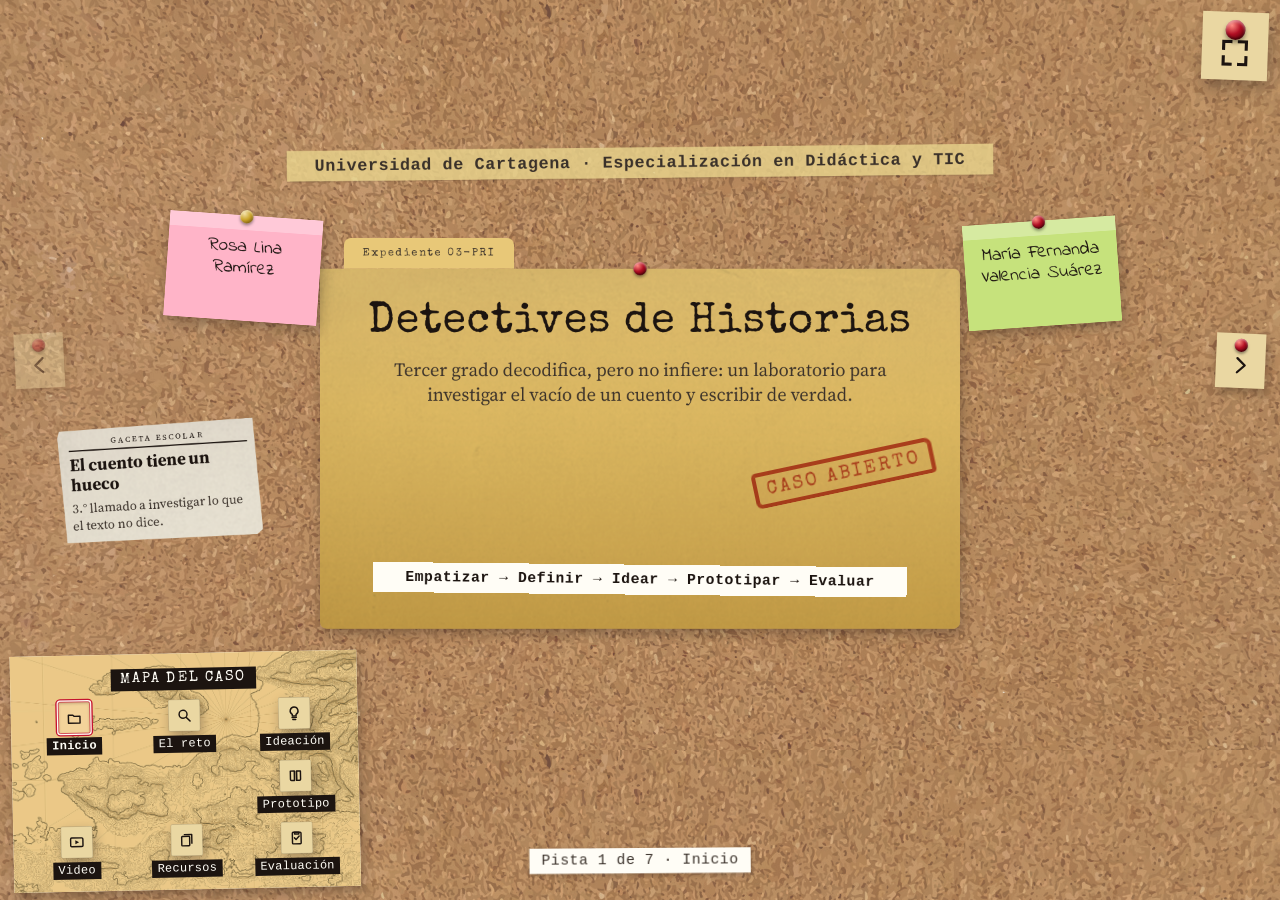
==== index.html @ 6af27175 "Uploaded all lab files to repo" ====
<!DOCTYPE html>
<html lang="es">
<head>
  <meta charset="UTF-8">
  <meta name="viewport" content="width=device-width, initial-scale=1.0">
  <title>Detectives de Historias — Laboratorio de Innovación Educativa</title>
  <link rel="preconnect" href="https://fonts.googleapis.com">
  <link rel="preconnect" href="https://fonts.gstatic.com" crossorigin>
  <link href="https://fonts.googleapis.com/css2?family=Indie+Flower&family=Source+Serif+4:opsz,wght@8..60,400;600;700&family=Special+Elite&display=swap" rel="stylesheet">
  <link rel="stylesheet" href="css/styles.css">
  <link rel="stylesheet" href="css/scenes.css">
</head>
<body>
  <div class="viewport" id="viewport">
    <button type="button" class="fs-btn" id="fs-btn" aria-pressed="false" aria-label="Pantalla completa" title="Pantalla completa">
      <span class="pin pin--red" aria-hidden="true"></span>
      <svg class="btn-icon btn-icon--expand" viewBox="0 0 24 24" aria-hidden="true">
        <path d="M4 9V4h5M15 4h5v5M20 15v5h-5M9 20H4v-5" fill="none" stroke="currentColor" stroke-width="2.2" stroke-linecap="square"/>
      </svg>
      <svg class="btn-icon btn-icon--collapse" viewBox="0 0 24 24" aria-hidden="true">
        <path d="M9 4v5H4M20 9h-5V4M15 20v-5h5M4 15h5v5" fill="none" stroke="currentColor" stroke-width="2.2" stroke-linecap="square"/>
      </svg>
    </button>
    <div class="stage" id="stage">
      <div class="board">

        <!-- 1. Home -->
        <section class="scene is-active" id="scene-inicio" data-scene="inicio" aria-label="Inicio">
          <div class="scene-frame">
          <div class="brand-tape">Universidad de Cartagena · Especialización en Didáctica y TIC</div>

          <article class="case-folder">
            <span class="pin pin--red pin--title" aria-hidden="true"></span>
            <div class="case-folder__tab">Expediente 03-PRI</div>
            <div class="case-folder__grunge" aria-hidden="true"></div>
            <div class="case-folder__content">
              <h1 class="case-title">Detectives de Historias</h1>
              <p class="case-subtitle">Tercer grado decodifica, pero no infiere: un laboratorio para investigar el vacío de un cuento y escribir de verdad.</p>
            </div>
          </article>

          <p class="method-ticket">Empatizar → Definir → Idear → Prototipar → Evaluar</p>

          <aside class="sticky-note sticky-note--pink sticky-note--m2" style="--rot: 4deg">
            <span class="pin pin--brass" aria-hidden="true"></span>
            <div class="sticky-note__adhesive"></div>
            <p class="sticky-note__text">Rosa Lina Ramírez</p>
          </aside>
          <aside class="sticky-note sticky-note--mint sticky-note--m3" style="--rot: -4deg">
            <span class="pin pin--red" aria-hidden="true"></span>
            <div class="sticky-note__adhesive"></div>
            <p class="sticky-note__text">María Fernanda Valencia Suárez</p>
          </aside>

          <article class="news-clip">
            <div class="news-clip__grunge" aria-hidden="true"></div>
            <p class="news-clip__masthead">Gaceta escolar</p>
            <h2 class="news-clip__headline">El cuento tiene un hueco</h2>
            <p class="news-clip__deck">3.° llamado a investigar lo que el texto no dice.</p>
          </article>

          <div class="ink-stamp" style="--stamp-rot: -12deg">Caso abierto</div>
        
          </div>
        </section>

        <!-- 2. The challenge -->
        <section class="scene" id="scene-el-reto" data-scene="el-reto" aria-label="El reto" aria-hidden="true">
          <div class="scene-frame">
          <div class="scene-chip">Empatizar + Definir</div>

          <a class="report-tag" href="assets/docs/informe-completo.pdf" download="informe-completo.pdf" title="Descargar informe completo (PDF)" aria-label="Descargar informe completo en PDF">
            <span class="pin pin--red" aria-hidden="true"></span>
            <svg class="report-tag__icon" viewBox="0 0 24 24" aria-hidden="true">
              <path d="M12 3v12" fill="none" stroke="currentColor" stroke-width="2.2" stroke-linecap="round"/>
              <path d="M7.5 11.5L12 16.2l4.5-4.7" fill="none" stroke="currentColor" stroke-width="2.2" stroke-linecap="round" stroke-linejoin="round"/>
              <path d="M5 19.5h14" fill="none" stroke="currentColor" stroke-width="2.2" stroke-linecap="round"/>
            </svg>
            <span class="report-tag__text">Ver informe completo</span>
            <span class="report-tag__badge">PDF</span>
          </a>

          <article class="paper-sheet paper-sheet--report">
            <div class="paper-sheet__grunge" aria-hidden="true"></div>
            <div class="paper-sheet__content">
              <p class="report-kicker">Universidad de Cartagena · Laboratorio de innovación educativa</p>
              <h2 class="report-title">Informe de campo · Comprensión inferencial</h2>
              <p class="report-meta">Grado 3.° · Lenguaje · Caso abierto</p>

              <div class="report-block">
                <span class="report-label">Hallazgos</span>
                <ul>
                  <li>Leen el texto; <span class="mark-line">no van más allá de lo literal</span>.</li>
                  <li>Escriben copiando el molde: <span class="mark-hl">sin plan, sin borrador, sin revisión</span>.</li>
                </ul>
              </div>

              <div class="report-block report-objective">
                <span class="report-label">Objetivo</span>
                <p class="circled-block">
                  Investigar un vacío deliberado, debatir con evidencia y escribir la versión en un mini-libro digital.
                  <svg viewBox="0 0 100 40" preserveAspectRatio="none" aria-hidden="true">
                    <ellipse cx="50" cy="20" rx="48" ry="17"></ellipse>
                  </svg>
                </p>
              </div>
            </div>
          </article>

          <div class="paperclip" aria-hidden="true">
            <img src="assets/images/paper-clip.svg" alt="">
          </div>

          <figure class="polaroid" style="--rot: 2.4deg">
            <span class="pin pin--red" aria-hidden="true"></span>
            <div class="polaroid__slot">
              <div class="photo-slot" data-fallback="Foto de aula pendiente">
                <img src="assets/images/el-reto/evidencia-aula.png" alt="Evidencia de aula: estudiantes de tercer grado frente a un cuento">
              </div>
            </div>
            <figcaption class="polaroid__caption">Evidencia de aula · 3.°</figcaption>
          </figure>

          <aside class="sticky-note sticky-note--wide sticky-note--pending" style="--rot: -1.8deg">
            <span class="pin pin--brass" aria-hidden="true"></span>
            <div class="sticky-note__adhesive"></div>
            <p class="pending-flag">Pendiente</p>
            <p class="sticky-note__text">Estamos aplicando actualmente una prueba diagnóstica breve a los estudiantes de tercer grado para confirmar el nivel de comprensión inferencial y producción escrita del grupo. Los resultados y evidencias se incorporarán aquí antes de la entrega final.</p>
          </aside>

          <div class="ink-stamp" style="--stamp-rot: 8deg">En diagnóstico</div>
        
          </div>
        </section>

        <!-- 3. Ideation -->
        <section class="scene" id="scene-ideacion" data-scene="ideacion" aria-label="Ideación" aria-hidden="true">
          <div class="scene-frame">
          <div class="scene-chip">Idear</div>

          <svg class="string-layer" viewBox="0 0 1920 1080" aria-hidden="true">
            <path d="M 273 98 C 360 380, 680 580, 959 642"></path>
            <path d="M 964 98 C 955 280, 955 460, 959 642"></path>
            <path d="M 1634 98 C 1540 380, 1240 580, 959 642"></path>
          </svg>

          <figure class="polaroid suspect-card suspect-card--1" style="--rot: -2.2deg">
            <span class="pin pin--red" aria-hidden="true"></span>
            <p class="suspect-kicker">Sospechoso 01</p>
            <div class="polaroid__slot">
              <div class="photo-slot" data-fallback="Ilustración pendiente">
                <img src="assets/images/ideacion/sospechoso-gamificacion.png" alt="Alternativa descartada: gamificación narrativa">
              </div>
            </div>
            <figcaption class="polaroid__caption">Gamificación narrativa</figcaption>
            <div class="ink-stamp ink-stamp--out">Descartada</div>
          </figure>

          <figure class="polaroid suspect-card suspect-card--2" style="--rot: 1.4deg">
            <span class="pin pin--red" aria-hidden="true"></span>
            <p class="suspect-kicker">Sospechoso 02</p>
            <div class="polaroid__slot">
              <div class="photo-slot" data-fallback="Ilustración pendiente">
                <img src="assets/images/ideacion/sospechoso-circulos.png" alt="Alternativa descartada: círculos de lectura con roles">
              </div>
            </div>
            <figcaption class="polaroid__caption">Círculos de lectura con roles</figcaption>
            <div class="ink-stamp ink-stamp--out">Descartada</div>
          </figure>

          <figure class="polaroid suspect-card suspect-card--3" style="--rot: -1.6deg">
            <span class="pin pin--red" aria-hidden="true"></span>
            <p class="suspect-kicker">Sospechoso 03</p>
            <div class="polaroid__slot">
              <div class="photo-slot" data-fallback="Ilustración pendiente">
                <img src="assets/images/ideacion/sospechoso-vacios.png" alt="Alternativa elegida: investigación de vacíos narrativos">
              </div>
            </div>
            <figcaption class="polaroid__caption">Investigación de vacíos narrativos</figcaption>
            <div class="ink-stamp ink-stamp--in">Elegida</div>
          </figure>

          <article class="paper-sheet paper-sheet--white verdict" style="--rot: -0.6deg">
            <span class="pin pin--red" aria-hidden="true"></span>
            <div class="paper-sheet__grunge" aria-hidden="true"></div>
            <div class="paper-sheet__content">
              <h3>Veredicto</h3>
              <h2>Investigación de vacíos narrativos</h2>
              <p>El vacío obliga a inferir, a discutir con pistas del texto y a escribir una versión propia — no a jugar al margen de la lectura.</p>
            </div>
          </article>
        
          </div>
        </section>

        <!-- 4. Prototype -->
        <section class="scene" id="scene-prototipo" data-scene="prototipo" aria-label="Prototipo" aria-hidden="true">
          <div class="scene-frame">
          <div class="scene-chip">Prototipar</div>

          <aside class="sticky-note sticky-note--wide pending-note" style="--rot: -0.8deg">
            <span class="pin pin--red" aria-hidden="true"></span>
            <div class="sticky-note__adhesive"></div>
            <p class="sticky-note__text">Secuencia diseñada, pendiente de implementación con el grupo de tercer grado.</p>
          </aside>

          <svg class="string-layer" viewBox="0 0 1920 1080" aria-hidden="true">
            <path d="M 211.4 252.1 Q 395.8 272, 580.2 252.1 Q 756.5 272, 932.8 252 Q 1116.7 272, 1300.6 252.1 Q 1476.3 272, 1651.9 252.1"></path>
          </svg>

          <figure class="polaroid timeline-step step-1" style="--rot: -2deg">
            <span class="step-num">1</span>
            <span class="pin pin--red" aria-hidden="true"></span>
            <div class="polaroid__slot">
              <div class="photo-slot" data-fallback="Foto pendiente">
                <img src="assets/images/prototipo/paso-01-modelado.png" alt="Paso 1: modelado colectivo de la investigación del cuento">
              </div>
            </div>
            <figcaption class="polaroid__caption">Modelado colectivo</figcaption>
          </figure>

          <figure class="polaroid timeline-step step-2" style="--rot: 1.6deg">
            <span class="step-num">2</span>
            <span class="pin pin--brass" aria-hidden="true"></span>
            <div class="polaroid__slot">
              <div class="photo-slot" data-fallback="Foto pendiente">
                <img src="assets/images/prototipo/paso-02-grupos.png" alt="Paso 2: trabajo en grupos con evidencia del texto">
              </div>
            </div>
            <figcaption class="polaroid__caption">Trabajo en grupos</figcaption>
          </figure>

          <figure class="polaroid timeline-step step-3" style="--rot: -1.2deg">
            <span class="step-num">3</span>
            <span class="pin pin--red" aria-hidden="true"></span>
            <div class="polaroid__slot">
              <div class="photo-slot" data-fallback="Foto pendiente">
                <img src="assets/images/prototipo/paso-03-escritura.png" alt="Paso 3: producción escrita con ciclo planear-redactar-revisar">
              </div>
            </div>
            <figcaption class="polaroid__caption">Producción escrita</figcaption>
          </figure>

          <figure class="polaroid timeline-step step-4" style="--rot: 2deg">
            <span class="step-num">4</span>
            <span class="pin pin--black" aria-hidden="true"></span>
            <div class="polaroid__slot">
              <div class="photo-slot" data-fallback="Foto pendiente">
                <img src="assets/images/prototipo/paso-04-digital.png" alt="Paso 4: producto digital ilustrado">
              </div>
            </div>
            <figcaption class="polaroid__caption">Producto digital</figcaption>
          </figure>

          <figure class="polaroid timeline-step step-5" style="--rot: -1.8deg">
            <span class="step-num">5</span>
            <span class="pin pin--red" aria-hidden="true"></span>
            <div class="polaroid__slot">
              <div class="photo-slot" data-fallback="Foto pendiente">
                <img src="assets/images/prototipo/paso-05-socializacion.png" alt="Paso 5: socialización del mini-libro">
              </div>
            </div>
            <figcaption class="polaroid__caption">Socialización</figcaption>
          </figure>

          <p class="legend-line">De la pista colectiva al mini-libro: planear · redactar · revisar · publicar</p>
        
          </div>
        </section>

        <!-- 5. Evaluation -->
        <section class="scene" id="scene-evaluacion" data-scene="evaluacion" aria-label="Evaluación" aria-hidden="true">
          <div class="scene-frame">
          <div class="scene-chip">Evaluar</div>

          <article class="case-folder">
            <span class="pin pin--red" aria-hidden="true"></span>
            <div class="case-folder__tab">Pilotaje</div>
            <div class="case-folder__grunge" aria-hidden="true"></div>
            <div class="case-folder__content">
              <h2 class="folder-title">Resultados del caso</h2>
              <div class="ink-stamp ink-stamp--lg" style="--stamp-rot: -11deg">En investigación</div>
            </div>
          </article>

          <p class="eval-line paper-sheet paper-sheet--white">Resultados del pilotaje: pendientes. Fecha estimada: [fecha].</p>
        
          </div>
        </section>

        <!-- 6. Resources -->
        <section class="scene" id="scene-recursos" data-scene="recursos" aria-label="Recursos educativos digitales" aria-hidden="true">
          <div class="scene-frame">
          <div class="scene-chip">Caja de herramientas</div>
          <h2 class="recursos-title">Recursos educativos digitales</h2>

          <article class="index-card index-card--1">
            <span class="pin pin--red" aria-hidden="true"></span>
            <div class="index-card__tab"></div>
            <div class="index-card__body">
              <div class="index-card__icon" aria-hidden="true">
                <svg viewBox="0 0 72 72" fill="none" stroke="currentColor" stroke-width="2.4">
                  <rect x="14" y="16" width="44" height="40" rx="3"></rect>
                  <path d="M22 28h28M22 36h20M22 44h16"></path>
                </svg>
              </div>
              <h3 class="index-card__title">Book Creator</h3>
              <div class="index-card__rules" aria-hidden="true"></div>
              <p class="index-card__copy">Mini-libro digital ilustrado: el producto final de la secuencia.</p>
            </div>
          </article>

          <article class="index-card index-card--2">
            <span class="pin pin--brass" aria-hidden="true"></span>
            <div class="index-card__tab"></div>
            <div class="index-card__body">
              <div class="index-card__icon" aria-hidden="true">
                <svg viewBox="0 0 72 72" fill="none" stroke="currentColor" stroke-width="2.4">
                  <rect x="12" y="18" width="20" height="16" rx="2"></rect>
                  <rect x="40" y="18" width="20" height="16" rx="2"></rect>
                  <rect x="12" y="40" width="20" height="16" rx="2"></rect>
                  <rect x="40" y="40" width="20" height="16" rx="2"></rect>
                </svg>
              </div>
              <h3 class="index-card__title">Padlet</h3>
              <div class="index-card__rules" aria-hidden="true"></div>
              <p class="index-card__copy">Tablero de pistas: hipótesis y evidencias del vacío narrativo.</p>
            </div>
          </article>

          <article class="index-card index-card--3">
            <span class="pin pin--red" aria-hidden="true"></span>
            <div class="index-card__tab"></div>
            <div class="index-card__body">
              <div class="index-card__icon" aria-hidden="true">
                <svg viewBox="0 0 72 72" fill="none" stroke="currentColor" stroke-width="2.4">
                  <path d="M20 16h32v40H20z"></path>
                  <path d="M28 28h16M28 36h16M28 44h10"></path>
                </svg>
              </div>
              <h3 class="index-card__title">Documentos de Google</h3>
              <div class="index-card__rules" aria-hidden="true"></div>
              <p class="index-card__copy">Ciclo planear–redactar–revisar en un mismo archivo.</p>
            </div>
          </article>

          <article class="index-card index-card--4">
            <span class="pin pin--black" aria-hidden="true"></span>
            <div class="index-card__tab"></div>
            <div class="index-card__body">
              <div class="index-card__icon" aria-hidden="true">
                <svg viewBox="0 0 72 72" fill="none" stroke="currentColor" stroke-width="2.4">
                  <circle cx="28" cy="30" r="10"></circle>
                  <path d="M40 22h16v28H22"></path>
                  <path d="M22 54h28"></path>
                </svg>
              </div>
              <h3 class="index-card__title">Canva Educación</h3>
              <div class="index-card__rules" aria-hidden="true"></div>
              <p class="index-card__copy">Ilustración de escenas y portada del mini-libro.</p>
            </div>
          </article>

          <article class="index-card index-card--5">
            <span class="pin pin--red" aria-hidden="true"></span>
            <div class="index-card__tab"></div>
            <div class="index-card__body">
              <div class="index-card__icon" aria-hidden="true">
                <svg viewBox="0 0 72 72" fill="none" stroke="currentColor" stroke-width="2.4">
                  <circle cx="36" cy="36" r="20"></circle>
                  <path d="M36 16v20l12 8"></path>
                </svg>
              </div>
              <h3 class="index-card__title">Mentimeter</h3>
              <div class="index-card__rules" aria-hidden="true"></div>
              <p class="index-card__copy">Debate en caliente: votar inferencias con evidencia.</p>
            </div>
          </article>
        
          </div>
        </section>

        <!-- 7. Video pitch -->
        <section class="scene" id="scene-video-pitch" data-scene="video-pitch" aria-label="Video pitch" aria-hidden="true">
          <div class="scene-frame">
          <p class="headline-strip">Informe de campo</p>
          <span class="tape tape--l" aria-hidden="true"></span>
          <span class="tape tape--r" aria-hidden="true"></span>

          <div class="monitor">
            <div class="monitor__screen" id="pitch-screen" data-youtube-id="ZvOCp5Y_RXM">
              <p class="monitor__standby">Sin señal<br><span>Pitch pendiente de publicación</span></p>
              <div class="monitor__scan" aria-hidden="true"></div>
            </div>
            <span class="monitor__label">CAM 07 · PITCH</span>
            <span class="monitor__rec"><i></i> REC</span>
          </div>

          <p class="caption-line">Tres minutos: el problema, la secuencia y el mini-libro digital.</p>
        
          </div>
        </section>
      </div>

      <div class="stage-chrome">
        <button type="button" class="nav-arrow nav-arrow--prev" id="nav-prev" aria-label="Pista anterior" title="Pista anterior">
          <span class="pin pin--red" aria-hidden="true"></span>
          <svg class="btn-icon" viewBox="0 0 24 24" aria-hidden="true">
            <path d="M15.5 4.5L7.5 12l8 7.5" fill="none" stroke="currentColor" stroke-width="2.4" stroke-linecap="round" stroke-linejoin="round"/>
          </svg>
        </button>
        <button type="button" class="nav-arrow nav-arrow--next" id="nav-next" aria-label="Siguiente pista" title="Siguiente pista">
          <span class="pin pin--red" aria-hidden="true"></span>
          <svg class="btn-icon" viewBox="0 0 24 24" aria-hidden="true">
            <path d="M8.5 4.5L16.5 12l-8 7.5" fill="none" stroke="currentColor" stroke-width="2.4" stroke-linecap="round" stroke-linejoin="round"/>
          </svg>
        </button>

        <nav class="case-map" aria-label="Mapa del caso">
          <p class="case-map__title">Mapa del caso</p>
          <div class="case-map__grid">
            <button type="button" class="case-map__node is-current" data-scene="inicio" aria-current="true" title="Ir a Inicio">
              <span class="case-map__icon" aria-hidden="true">
                <svg viewBox="0 0 24 24"><path d="M4 8.5h6.2l1.6 1.7H20V19.5H4V8.5z" fill="none" stroke="currentColor" stroke-width="2" stroke-linejoin="round"/></svg>
              </span>
              <span class="case-map__label">Inicio</span>
            </button>
            <button type="button" class="case-map__node" data-scene="el-reto" title="Ir a El reto">
              <span class="case-map__icon" aria-hidden="true">
                <svg viewBox="0 0 24 24"><circle cx="10.5" cy="10.5" r="5.5" fill="none" stroke="currentColor" stroke-width="2"/><path d="M15 15l5 5" fill="none" stroke="currentColor" stroke-width="2.2" stroke-linecap="round"/></svg>
              </span>
              <span class="case-map__label">El reto</span>
            </button>
            <button type="button" class="case-map__node" data-scene="ideacion" title="Ir a Ideación">
              <span class="case-map__icon" aria-hidden="true">
                <svg viewBox="0 0 24 24"><path d="M9 18h6M10 21h4" fill="none" stroke="currentColor" stroke-width="2" stroke-linecap="round"/><path d="M12 3.5a5.5 5.5 0 0 0-2.6 10.3V16h5.2v-2.2A5.5 5.5 0 0 0 12 3.5z" fill="none" stroke="currentColor" stroke-width="2" stroke-linejoin="round"/></svg>
              </span>
              <span class="case-map__label">Ideación</span>
            </button>
            <button type="button" class="case-map__node" data-scene="prototipo" title="Ir a Prototipo">
              <span class="case-map__icon" aria-hidden="true">
                <svg viewBox="0 0 24 24"><path d="M5 5.5h5.5v13H6.5a1.5 1.5 0 0 1-1.5-1.5V5.5zM13.5 5.5H19v11.5a1.5 1.5 0 0 1-1.5 1.5H13.5V5.5z" fill="none" stroke="currentColor" stroke-width="2" stroke-linejoin="round"/><path d="M13.5 5.5v13" fill="none" stroke="currentColor" stroke-width="2"/></svg>
              </span>
              <span class="case-map__label">Prototipo</span>
            </button>
            <button type="button" class="case-map__node" data-scene="evaluacion" title="Ir a Evaluación">
              <span class="case-map__icon" aria-hidden="true">
                <svg viewBox="0 0 24 24"><rect x="6" y="4.5" width="12" height="16" rx="1.2" fill="none" stroke="currentColor" stroke-width="2"/><path d="M9 4.5h6v2.4H9z" fill="none" stroke="currentColor" stroke-width="2" stroke-linejoin="round"/><path d="M8.8 12.2l2.2 2.2 4.4-4.6" fill="none" stroke="currentColor" stroke-width="2" stroke-linecap="round" stroke-linejoin="round"/></svg>
              </span>
              <span class="case-map__label">Evaluación</span>
            </button>
            <button type="button" class="case-map__node" data-scene="recursos" title="Ir a Recursos">
              <span class="case-map__icon" aria-hidden="true">
                <svg viewBox="0 0 24 24"><rect x="5" y="7" width="11" height="13" rx="1" fill="none" stroke="currentColor" stroke-width="2"/><path d="M8 4.5h11v13" fill="none" stroke="currentColor" stroke-width="2" stroke-linejoin="round"/></svg>
              </span>
              <span class="case-map__label">Recursos</span>
            </button>
            <button type="button" class="case-map__node" data-scene="video-pitch" title="Ir a Video pitch">
              <span class="case-map__icon" aria-hidden="true">
                <svg viewBox="0 0 24 24"><rect x="3.5" y="6" width="17" height="12" rx="1.5" fill="none" stroke="currentColor" stroke-width="2"/><path d="M10 9.2v5.6L15.2 12z" fill="currentColor"/></svg>
              </span>
              <span class="case-map__label">Video</span>
            </button>
          </div>
        </nav>

        <p class="progress-strip" id="progress-strip">Pista 1 de 7  ·  Inicio</p>
      </div>
    </div>
  </div>
  <script src="js/navigation.js"></script>
</body>
</html>
---- css/styles.css ----
/* Detectives de Historias — stage, palette, and reusable board props */

@font-face {
  font-family: "Indie Flower";
  font-style: normal;
  font-weight: 400;
  font-display: block;
  src: url("../assets/fonts/indie-flower-latin.woff2") format("woff2");
  unicode-range: U+0000-00FF, U+0131, U+0152-0153, U+02BB-02BC, U+02C6, U+02DA, U+02DC, U+2000-206F, U+20AC, U+2122, U+2191, U+2193, U+2212, U+2215, U+FEFF, U+FFFD;
}

@font-face {
  font-family: "Indie Flower";
  font-style: normal;
  font-weight: 400;
  font-display: block;
  src: url("../assets/fonts/indie-flower-latin-ext.woff2") format("woff2");
  unicode-range: U+0100-02BA, U+02BD-02C5, U+02C7-02CC, U+02CE-02D7, U+02DD-02FF, U+1E00-1EFF, U+2020, U+20A0-20AB, U+20AD-20C0, U+2113, U+2C60-2C7F, U+A720-A7FF;
}

@font-face {
  font-family: "Special Elite";
  font-style: normal;
  font-weight: 400;
  font-display: block;
  src: url("../assets/fonts/special-elite-latin.woff2") format("woff2");
  unicode-range: U+0000-00FF, U+0131, U+0152-0153, U+02BB-02BC, U+02C6, U+02DA, U+02DC, U+2000-206F, U+20AC, U+2122, U+2191, U+2193, U+2212, U+2215, U+FEFF, U+FFFD;
}

@font-face {
  font-family: "Special Elite";
  font-style: normal;
  font-weight: 400;
  font-display: block;
  src: url("../assets/fonts/special-elite-latin-ext.woff2") format("woff2");
  unicode-range: U+0100-02BA, U+02BD-02C5, U+02C7-02CC, U+02CE-02D7, U+02DD-02FF, U+1E00-1EFF, U+2020, U+20A0-20AB, U+20AD-20C0, U+2113, U+2C60-2C7F, U+A720-A7FF;
}

:root {
  --stage-w: 1920px;
  --stage-h: 1080px;
  --board-w: 1920px;
  --board-h: 1080px;
  --cork-tile-width: 480px;
  --cork-tile-height: 360px;

  --string-red: #c4122e;
  --pin-red: #b10f24;
  --pin-brass: #c9a227;
  --pin-black: #2b2b2b;
  --ink: #1c1410;
  --ink-soft: #3a312a;
  --ink-faded: #5c534a;
  --paper-cream: #f6f0de;
  --paper-white: #fffdf6;
  --paper-ruled: #e7d7a8;
  --manila: #e6c36a;
  --manila-deep: #c9a24a;
  --sticky-yellow: #ffe566;
  --sticky-pink: #ffb4c8;
  --sticky-mint: #c6e27c;
  --sticky-blue: #9fd0ff;
  --highlight: #ffe066;
  --stamp-red: #c0392b;
  --index-card: #fff6d4;
  --index-tab: #f0d59a;
  --index-rule: #e2c48a;
  --kraft: #d7b56a;
  --monitor-bezel: #2c2c2c;
  --letterbox: #c4a06a;
  --shadow-paper: 3px 8px 18px rgba(28, 20, 16, 0.32);
  --shadow-pin: 0 3px 4px rgba(0, 0, 0, 0.4);
  --grunge-url: url("../assets/images/grunge-paper-background.jpg");
  --cork-url: url("../assets/images/corkboard-background.jpg");

  --font-stamp: "Special Elite", "Courier New", Courier, monospace;
  --font-hand: "Indie Flower", cursive;
  --font-type: "Courier New", Courier, monospace;
  --font-serif: "Source Serif 4", Georgia, "Times New Roman", serif;
  --font-ui: "Source Serif 4", Georgia, serif;

  --nav-z: 40;
  --pin-z: 8;
  --string-z: 6;
  --prop-z: 4;
  --transition-ms: 620ms;
  --transition-ease: cubic-bezier(0.22, 0.61, 0.36, 1);
}

*,
*::before,
*::after {
  box-sizing: border-box;
}

figure {
  margin: 0;
}

html,
body {
  margin: 0;
  width: 100%;
  height: 100%;
  overflow: hidden;
  color: var(--ink);
  font-family: var(--font-serif);
  background: #b08958;
}

img {
  max-width: 100%;
  display: block;
}

button {
  font: inherit;
  color: inherit;
}

button:focus-visible,
a:focus-visible {
  outline: 3px solid var(--string-red);
  outline-offset: 3px;
}

/* ----- Stage: fixed 1920×1080, scaled from JS ----- */

.viewport {
  position: fixed;
  inset: 0;
  overflow: hidden;
  background: #b08958;
}

/* Window-chrome control — sits on the real screen, not the 16:9 stage */
.fs-btn {
  position: fixed;
  top: 12px;
  right: 12px;
  z-index: 80;
  display: flex;
  align-items: center;
  justify-content: center;
  width: 66px;
  height: 68px;
  padding: 22px 8px 8px;
  border: 0;
  overflow: visible;
  background: #ead7a2;
  box-shadow: var(--shadow-paper);
  cursor: pointer;
  color: var(--ink);
  transform: rotate(2deg);
}

.fs-btn:hover {
  filter: brightness(1.04);
}

.fs-btn.is-active {
  transform: rotate(-1.5deg);
}

.fs-btn .btn-icon--collapse {
  display: none;
}

.fs-btn.is-active .btn-icon--expand {
  display: none;
}

.fs-btn.is-active .btn-icon--collapse {
  display: block;
}

.stage {
  position: absolute;
  top: 50%;
  left: 50%;
  width: var(--board-w);
  height: var(--board-h);
  transform: translate(-50%, -50%) scale(0.5);
  transform-origin: center center;
  overflow: hidden;
  background: transparent;
}

.board {
  position: relative;
  width: 100%;
  height: 100%;
  overflow: hidden;
}

.scene {
  position: absolute;
  top: 0;
  left: 0;
  width: 100%;
  height: 100%;
  overflow: hidden;
  visibility: hidden;
  pointer-events: none;
  background-color: transparent;
  background-image: var(--cork-url);
  background-repeat: repeat;
  background-size: auto;
  background-position: 0 0;
  will-change: transform;
}

.scene-frame {
  position: absolute;
  top: 50%;
  left: 50%;
  width: var(--stage-w);
  height: var(--stage-h);
  margin-left: calc(var(--stage-w) / -2);
  margin-top: calc(var(--stage-h) / -2);
}

.scene.is-active {
  visibility: visible;
  pointer-events: auto;
  z-index: 2;
  transform: translate(0, 0);
}

.scene.is-enter,
.scene.is-exit {
  visibility: visible;
  pointer-events: none;
  z-index: 3;
}

.scene.is-animating {
  transition: transform var(--transition-ms) var(--transition-ease);
}

@media (prefers-reduced-motion: reduce) {
  .scene.is-animating {
    transition-duration: 1ms;
  }
}

/* ----- Persistent chrome (does not slide) ----- */

.stage-chrome {
  position: absolute;
  inset: 0;
  pointer-events: none;
  z-index: var(--nav-z);
}

.stage-chrome > * {
  pointer-events: auto;
}

.nav-arrow {
  position: absolute;
  top: 500px;
  display: flex;
  align-items: center;
  justify-content: center;
  width: 74px;
  height: 82px;
  padding: 24px 8px 10px;
  border: 0;
  overflow: visible;
  background: #ead7a2;
  box-shadow: var(--shadow-paper);
  cursor: pointer;
  color: var(--ink);
}

.nav-arrow--prev {
  left: 22px;
  transform: rotate(-3deg);
}

.nav-arrow--next {
  right: 22px;
  transform: rotate(2.5deg);
}

.btn-icon {
  display: block;
  width: 34px;
  height: 34px;
  flex-shrink: 0;
}

.nav-arrow[disabled] {
  cursor: default;
  opacity: 0.38;
}

.nav-arrow:not([disabled]):hover {
  filter: brightness(1.04);
  transform: rotate(-1deg) translateY(-2px);
}

.nav-arrow--next:not([disabled]):hover {
  transform: rotate(1deg) translateY(-2px);
}

.progress-strip {
  position: absolute;
  left: 50%;
  bottom: 18px;
  transform: translateX(-50%) rotate(-0.4deg);
  padding: 6px 18px 7px;
  background: var(--paper-white);
  box-shadow: 2px 3px 8px rgba(0, 0, 0, 0.25);
  font-family: var(--font-type);
  font-size: 22px;
  letter-spacing: 0.04em;
  color: var(--ink-soft);
}

/* Case map — 2D board index */

.case-map {
  position: absolute;
  left: 18px;
  bottom: 16px;
  width: 520px;
  padding: 22px 18px 16px;
  background-color: var(--index-card);
  background-image: url("../assets/images/nav-map.jpg");
  background-repeat: no-repeat;
  background-position: center;
  background-size: cover;
  background-blend-mode: multiply;
  box-shadow: var(--shadow-paper);
  transform: rotate(-1.2deg);
}

.case-map__title {
  display: table;
  margin: 0 auto 12px;
  padding: 5px 14px 6px;
  background: #1c1410;
  font-family: var(--font-stamp);
  font-size: 22px;
  letter-spacing: 0.12em;
  text-transform: uppercase;
  color: #fffdf6;
  text-align: center;
}

.case-map__grid {
  display: grid;
  grid-template-columns: 1fr 1fr 1fr;
  grid-template-rows: auto auto auto;
  grid-template-areas:
    "inicio reto ideacion"
    ". . prototipo"
    "video recursos evaluacion";
  gap: 10px 12px;
}

.case-map__node {
  display: flex;
  flex-direction: column;
  align-items: center;
  gap: 6px;
  border: 0;
  background: transparent;
  padding: 2px;
  cursor: pointer;
  color: var(--ink-soft);
  text-align: center;
}

.case-map__icon {
  display: flex;
  align-items: center;
  justify-content: center;
  width: 48px;
  height: 48px;
  border: 1px solid rgba(28, 20, 16, 0.18);
  border-radius: 3px;
  background: #ead7a2;
  box-shadow: var(--shadow-paper);
  color: var(--ink);
  transition: transform 120ms ease, filter 120ms ease;
}

.case-map__icon svg {
  display: block;
  width: 26px;
  height: 26px;
}

.case-map__label {
  display: inline-block;
  padding: 2px 8px 3px;
  background: #1c1410;
  color: #fffdf6;
  font-family: var(--font-type);
  font-size: 18px;
  line-height: 1.15;
  letter-spacing: 0.02em;
}

.case-map__node:hover .case-map__icon,
.case-map__node:focus-visible .case-map__icon {
  filter: brightness(1.06);
  transform: translateY(-2px);
}

.case-map__node:focus-visible {
  outline: none;
}

.case-map__node:focus-visible .case-map__icon {
  outline: 3px solid var(--string-red);
  outline-offset: 2px;
}

.case-map__node.is-current {
  color: var(--ink);
}

.case-map__node.is-current .case-map__label {
  font-weight: 700;
  color: #fffdf6;
}

.case-map__node.is-current .case-map__icon {
  background: #f3d39a;
  border-color: var(--string-red);
  box-shadow:
    inset 0 2px 4px rgba(28, 20, 16, 0.22),
    0 0 0 2px var(--paper-white),
    0 0 0 4px var(--string-red);
}

.case-map__node[data-scene="inicio"] { grid-area: inicio; }
.case-map__node[data-scene="el-reto"] { grid-area: reto; }
.case-map__node[data-scene="ideacion"] { grid-area: ideacion; }
.case-map__node[data-scene="prototipo"] { grid-area: prototipo; }
.case-map__node[data-scene="evaluacion"] { grid-area: evaluacion; }
.case-map__node[data-scene="recursos"] { grid-area: recursos; }
.case-map__node[data-scene="video-pitch"] { grid-area: video; }

/* ----- Pins ----- */

.pin {
  position: absolute;
  width: 20px;
  height: 20px;
  border-radius: 50%;
  z-index: var(--pin-z);
  pointer-events: none;
}

.pin--red {
  background: radial-gradient(circle at 32% 28%, #ff8a80, var(--pin-red) 44%, #5a0008 78%);
  box-shadow:
    var(--shadow-pin),
    inset 0 2px 3px rgba(255, 255, 255, 0.45),
    inset 0 -2px 2px rgba(0, 0, 0, 0.3);
}

.pin--brass {
  background: radial-gradient(circle at 32% 28%, #f3e0a6, var(--pin-brass) 48%, #7a5a10 80%);
  box-shadow:
    var(--shadow-pin),
    inset 0 2px 3px rgba(255, 255, 255, 0.5);
}

.pin--black {
  background: radial-gradient(circle at 32% 28%, #666, var(--pin-black) 50%, #000 80%);
  box-shadow: var(--shadow-pin), inset 0 2px 3px rgba(255, 255, 255, 0.25);
}

.pin--lg {
  width: 24px;
  height: 24px;
}

/* ----- Paper + grunge overlay (texture sits ON cream, under text) ----- */

.paper-sheet {
  position: absolute;
  background: var(--paper-cream);
  box-shadow: var(--shadow-paper);
  overflow: hidden;
  z-index: var(--prop-z);
}

.paper-sheet--white {
  background: var(--paper-white);
}

.paper-sheet__grunge {
  position: absolute;
  inset: 0;
  background-image: var(--grunge-url);
  background-repeat: repeat;
  opacity: 0.44;
  mix-blend-mode: multiply;
  pointer-events: none;
  z-index: 1;
}

.paper-sheet--report .paper-sheet__grunge {
  opacity: 0.08;
}

.paper-sheet__content {
  position: relative;
  z-index: 2;
}

/* ----- Sticky notes ----- */

.sticky-note {
  --rot: -2deg;
  position: absolute;
  width: 230px;
  min-height: 158px;
  padding: 32px 16px 16px;
  background: var(--sticky-yellow);
  box-shadow: var(--shadow-paper);
  transform: rotate(var(--rot));
  z-index: var(--prop-z);
  font-family: var(--font-hand);
  font-weight: 400;
  color: var(--ink);
}

.sticky-note--pink { background: var(--sticky-pink); }
.sticky-note--mint { background: var(--sticky-mint); }
.sticky-note--blue { background: var(--sticky-blue); }
.sticky-note--wide { width: 520px; }

.sticky-note__adhesive {
  position: absolute;
  top: 0;
  left: 0;
  right: 0;
  height: 22px;
  background: rgba(255, 255, 255, 0.28);
}

.sticky-note__text {
  margin: 0;
  font-size: 28px;
  line-height: 1.15;
  text-align: center;
}

.sticky-note--wide .sticky-note__text {
  font-size: 22px;
  line-height: 1.25;
  text-align: left;
}

/* ----- Index / catalog cards ----- */

.index-card {
  position: absolute;
  width: 290px;
  background: var(--index-card);
  box-shadow: var(--shadow-paper);
  z-index: var(--prop-z);
}

.index-card__tab {
  width: 44%;
  height: 28px;
  margin-left: 14px;
  background: var(--index-tab);
  border-radius: 4px 4px 0 0;
}

.index-card__body {
  position: relative;
  min-height: 470px;
  padding: 18px 16px 16px;
  overflow: hidden;
}

.index-card__body::before {
  content: "";
  position: absolute;
  inset: 0;
  background-image: var(--grunge-url);
  opacity: 0.12;
  mix-blend-mode: multiply;
  pointer-events: none;
}

.index-card__icon {
  width: 72px;
  height: 72px;
  margin: 8px auto 12px;
  color: var(--ink-soft);
}

.index-card__title {
  position: relative;
  margin: 0 0 10px;
  font-family: var(--font-stamp);
  font-size: 20px;
  letter-spacing: 0.04em;
  text-align: center;
  padding-bottom: 8px;
  border-bottom: 1px solid var(--index-rule);
}

.index-card__copy {
  position: relative;
  margin: 0;
  font-family: var(--font-serif);
  font-size: 18px;
  line-height: 1.35;
  color: var(--ink-soft);
}

.index-card__rules {
  position: absolute;
  left: 16px;
  right: 16px;
  top: 130px;
  bottom: 18px;
  background-image: repeating-linear-gradient(
    to bottom,
    transparent 0,
    transparent 27px,
    var(--index-rule) 28px
  );
  opacity: 0.55;
  pointer-events: none;
}

/* ----- Polaroid / evidence photo ----- */

.polaroid {
  --rot: 0deg;
  position: absolute;
  width: 280px;
  padding: 14px 14px 12px;
  background: var(--paper-white);
  box-shadow: var(--shadow-paper);
  transform: rotate(var(--rot));
  z-index: var(--prop-z);
}

.polaroid__slot {
  position: relative;
  width: 100%;
  height: 210px;
}

.polaroid__caption {
  margin: 10px 4px 2px;
  font-family: var(--font-hand);
  font-size: 28px;
  font-weight: 400;
  text-align: center;
  color: var(--ink);
}

.photo-slot {
  position: relative;
  width: 100%;
  height: 100%;
  overflow: hidden;
  background-color: #cfc3ae;
  background-image: repeating-linear-gradient(
    -45deg,
    #cfc3ae,
    #cfc3ae 10px,
    #c4b7a1 10px,
    #c4b7a1 20px
  );
}

.photo-slot img {
  width: 100%;
  height: 100%;
  object-fit: cover;
}

.photo-slot.is-missing img {
  display: none;
}

.photo-slot.is-missing::after {
  content: attr(data-fallback);
  position: absolute;
  inset: 0;
  display: flex;
  align-items: center;
  justify-content: center;
  padding: 12px;
  text-align: center;
  font-family: var(--font-type);
  font-size: 13px;
  letter-spacing: 0.04em;
  color: var(--ink-faded);
  background: rgba(255, 253, 246, 0.2);
}

/* ----- Folder ----- */

.case-folder {
  position: absolute;
  background: linear-gradient(180deg, #e8c878 0%, var(--manila) 40%, var(--manila-deep) 100%);
  border-radius: 0 10px 10px 10px;
  box-shadow: var(--shadow-paper);
  z-index: var(--prop-z);
}

.case-folder__tab {
  position: absolute;
  left: 36px;
  top: -46px;
  height: 46px;
  padding: 0 28px;
  background: #e8c878;
  border-radius: 10px 10px 0 0;
  font-family: var(--font-stamp);
  font-size: 16px;
  letter-spacing: 0.16em;
  line-height: 46px;
  color: var(--ink-soft);
  white-space: nowrap;
}

.case-folder__grunge {
  position: absolute;
  inset: 0;
  background-image: var(--grunge-url);
  opacity: 0.16;
  mix-blend-mode: multiply;
  pointer-events: none;
  border-radius: inherit;
}

.case-folder__content {
  position: relative;
  z-index: 2;
}

/* ----- Ink stamp ----- */

.ink-stamp {
  --stamp-rot: -8deg;
  position: absolute;
  z-index: 6;
  padding: 10px 16px 8px;
  border: 4px solid var(--stamp-red);
  border-radius: 7px 11px 6px 10px;
  color: var(--stamp-red);
  font-family: var(--font-stamp);
  font-size: 28px;
  letter-spacing: 0.14em;
  text-transform: uppercase;
  transform: rotate(var(--stamp-rot));
  mix-blend-mode: multiply;
  opacity: 0.84;
  background: rgba(192, 57, 43, 0.04);
  box-shadow:
    inset 0 0 0 2px var(--stamp-red),
    1px 0 0 rgba(192, 57, 43, 0.35);
  pointer-events: none;
  white-space: nowrap;
}

.ink-stamp--lg {
  font-size: 42px;
  padding: 16px 22px 12px;
  border-width: 6px;
  letter-spacing: 0.18em;
}

/* ----- Newspaper clip ----- */

.news-clip {
  --rot: -3deg;
  position: absolute;
  width: 300px;
  padding: 14px 16px 16px;
  background: #f2eee3;
  box-shadow: var(--shadow-paper);
  transform: rotate(var(--rot));
  z-index: var(--prop-z);
  clip-path: polygon(
    1% 2%,
    98% 0,
    100% 96%,
    97% 100%,
    2% 98%,
    0 8%
  );
}

.news-clip__grunge {
  position: absolute;
  inset: 0;
  background-image: var(--grunge-url);
  opacity: 0.15;
  mix-blend-mode: multiply;
  pointer-events: none;
}

.news-clip__masthead {
  position: relative;
  margin: 0 0 6px;
  font-family: var(--font-serif);
  font-size: 11px;
  letter-spacing: 0.28em;
  text-transform: uppercase;
  text-align: center;
  border-bottom: 2px solid var(--ink);
  padding-bottom: 4px;
}

.news-clip__headline {
  position: relative;
  margin: 0;
  font-family: var(--font-serif);
  font-weight: 700;
  font-size: 26px;
  line-height: 1.15;
}

.news-clip__deck {
  position: relative;
  margin: 6px 0 0;
  font-size: 19px;
  color: var(--ink-soft);
}

/* ----- Report tag / torn cue ----- */

.report-tag {
  position: absolute;
  z-index: 6;
  display: inline-flex;
  align-items: center;
  gap: 10px;
  padding: 22px 16px 12px 14px;
  background: #ffe566;
  color: var(--ink);
  text-decoration: none;
  font-family: var(--font-hand);
  font-size: 26px;
  line-height: 1.05;
  box-shadow:
    var(--shadow-paper),
    0 0 0 2px rgba(28, 20, 16, 0.08);
  transform: rotate(-2.4deg);
  cursor: pointer;
}

.report-tag .pin {
  top: 8px;
  left: 50%;
  margin-left: -10px;
}

.report-tag__icon {
  display: block;
  width: 28px;
  height: 28px;
  flex-shrink: 0;
}

.report-tag__text {
  padding-top: 2px;
}

.report-tag__badge {
  flex-shrink: 0;
  padding: 3px 7px 2px;
  background: #1c1410;
  color: #fffdf6;
  font-family: var(--font-stamp);
  font-size: 13px;
  letter-spacing: 0.08em;
}

.report-tag:hover {
  filter: brightness(1.04);
  transform: rotate(-1deg) translateY(-3px);
}

.report-tag:focus-visible {
  outline: 3px solid var(--string-red);
  outline-offset: 4px;
}

/* ----- Tape ----- */

.tape {
  position: absolute;
  height: 28px;
  background: rgba(232, 210, 140, 0.78);
  box-shadow: 0 1px 2px rgba(0, 0, 0, 0.18);
  z-index: 7;
  pointer-events: none;
}

/* ----- String SVG layer ----- */

.string-layer {
  position: absolute;
  inset: 0;
  width: 100%;
  height: 100%;
  z-index: var(--string-z);
  pointer-events: none;
  overflow: visible;
}

.string-layer path {
  fill: none;
  stroke: var(--string-red);
  stroke-width: 2.6;
  stroke-linecap: round;
  stroke-linejoin: round;
}

.string-layer .pin-head {
  fill: var(--pin-red);
  stroke: #6a0814;
  stroke-width: 1;
}

.string-layer .pin-glint {
  fill: rgba(255, 255, 255, 0.55);
}

/* ----- Paperclip ----- */

.paperclip {
  position: absolute;
  z-index: 7;
  width: 38px;
  height: 96px;
  pointer-events: none;
}

.paperclip img {
  display: block;
  width: 100%;
  height: 100%;
  object-fit: contain;
}

/* ----- Monitor ----- */

.monitor {
  position: absolute;
  background: var(--monitor-bezel);
  border-radius: 14px;
  padding: 20px 20px 48px;
  box-shadow:
    var(--shadow-paper),
    inset 0 1px 0 rgba(255, 255, 255, 0.12);
  z-index: var(--prop-z);
}

.monitor__screen {
  position: relative;
  width: 100%;
  aspect-ratio: 16 / 9;
  background: #070a08;
  overflow: hidden;
  border: 3px solid #111;
}

.monitor__screen iframe {
  position: absolute;
  inset: 0;
  width: 100%;
  height: 100%;
  border: 0;
}

.monitor__standby {
  margin: 0;
  height: 100%;
  display: flex;
  flex-direction: column;
  align-items: center;
  justify-content: center;
  gap: 8px;
  color: #3cff6e;
  font-family: var(--font-type);
  font-size: 22px;
  letter-spacing: 0.2em;
  text-transform: uppercase;
}

.monitor__scan {
  position: absolute;
  inset: 0;
  background: repeating-linear-gradient(
    to bottom,
    rgba(0, 0, 0, 0.12) 0 2px,
    transparent 2px 4px
  );
  pointer-events: none;
  opacity: 0.35;
}

.monitor__label {
  position: absolute;
  left: 20px;
  bottom: 14px;
  color: #c8c8c8;
  font-family: var(--font-type);
  font-size: 13px;
  letter-spacing: 0.16em;
}

.monitor__rec {
  position: absolute;
  right: 20px;
  bottom: 14px;
  display: flex;
  align-items: center;
  gap: 6px;
  color: #e24b4b;
  font-family: var(--font-type);
  font-size: 12px;
  letter-spacing: 0.18em;
}

.monitor__rec i {
  display: block;
  width: 9px;
  height: 9px;
  border-radius: 50%;
  background: #e24b4b;
  box-shadow: 0 0 6px #e24b4b;
}

.headline-strip {
  position: absolute;
  z-index: var(--prop-z);
  padding: 8px 28px;
  background: var(--paper-white);
  box-shadow: var(--shadow-paper);
  font-family: var(--font-stamp);
  letter-spacing: 0.18em;
  text-transform: uppercase;
  font-size: 22px;
}

.caption-line {
  position: absolute;
  z-index: var(--prop-z);
  margin: 0;
  padding: 8px 16px;
  background: var(--paper-cream);
  box-shadow: var(--shadow-paper);
  font-family: var(--font-hand);
  font-size: 26px;
}

/* ----- Typewriter marks ----- */

.mark-hl {
  background: linear-gradient(transparent 58%, var(--highlight) 58%);
}

.mark-line {
  text-decoration: underline;
  text-decoration-color: var(--string-red);
  text-decoration-thickness: 2px;
  text-underline-offset: 3px;
}

.circled-block {
  position: relative;
  display: inline-block;
  padding: 10px 16px 12px;
}

.circled-block svg {
  position: absolute;
  inset: -10px -14px -8px;
  width: calc(100% + 28px);
  height: calc(100% + 18px);
  overflow: visible;
  pointer-events: none;
}

.circled-block svg ellipse {
  fill: none;
  stroke: var(--string-red);
  stroke-width: 3;
  opacity: 0.85;
}

/* ----- Scene heading chip ----- */

.scene-chip {
  position: absolute;
  z-index: var(--prop-z);
  padding: 6px 14px 5px;
  background: var(--kraft);
  font-family: var(--font-stamp);
  font-size: 14px;
  letter-spacing: 0.14em;
  text-transform: uppercase;
  box-shadow: 2px 3px 8px rgba(0, 0, 0, 0.22);
}

/* ----- Pending note banner ----- */

.pending-flag {
  position: absolute;
  z-index: 6;
  padding: 4px 10px;
  background: var(--stamp-red);
  color: #fff;
  font-family: var(--font-stamp);
  font-size: 12px;
  letter-spacing: 0.12em;
  text-transform: uppercase;
}

.polaroid .pin,
.sticky-note .pin,
.case-folder .pin,
.index-card .pin,
.verdict .pin {
  top: -8px;
  left: 50%;
  margin-left: -10px;
}

.nav-arrow .pin,
.fs-btn .pin {
  top: 8px;
  left: 50%;
  margin-left: -10px;
}

.index-card__icon svg {
  display: block;
  width: 100%;
  height: 100%;
}

.case-folder {
  overflow: visible;
}
---- css/scenes.css ----
/* Per-scene compositions — all coordinates are for the 1920×1080 stage. */

#scene-inicio .brand-tape,
#scene-inicio .method-ticket,
#scene-recursos .recursos-title,
#scene-prototipo .legend-line,
#scene-evaluacion .eval-line {
  position: absolute;
  z-index: var(--prop-z);
}

#scene-el-reto .paper-sheet--report {
  overflow: visible;
}

#scene-ideacion .verdict {
  transform: rotate(var(--rot, -0.6deg));
}

/* ========== 1. INICIO ========== */

#scene-inicio .brand-tape {
  left: 430px;
  top: 86px;
  width: 1060px;
  height: 46px;
  display: flex;
  align-items: center;
  justify-content: center;
  background: rgba(232, 210, 140, 0.82);
  box-shadow: 0 1px 2px rgba(0, 0, 0, 0.2);
  font-family: var(--font-type);
  font-size: 25px;
  font-weight: bold;
  letter-spacing: 0.04em;
  color: var(--ink-soft);
  transform: rotate(-0.6deg);
  z-index: var(--prop-z);
}

#scene-inicio .case-folder {
  left: 480px;
  top: 268px;
  width: 960px;
  height: 540px;
}

#scene-inicio .case-folder__content {
  padding: 48px 56px 32px;
  text-align: center;
}

#scene-inicio .case-title {
  margin: 0;
  font-family: "Special Elite", var(--font-stamp);
  font-size: 64px;
  font-weight: 400;
  line-height: 1.05;
  letter-spacing: 0.02em;
  color: var(--ink);
}

#scene-inicio .case-subtitle {
  margin: 18px 0 0;
  font-family: var(--font-serif);
  font-size: 28px;
  line-height: 1.3;
  color: var(--ink-soft);
}

#scene-inicio .method-ticket {
  left: 560px;
  top: 690px;
  width: 800px;
  padding: 10px 18px;
  background: var(--paper-white);
  font-family: var(--font-type);
  font-size: 22px;
  font-weight: bold;
  letter-spacing: 0.04em;
  text-align: center;
  transform: rotate(0.6deg);
  z-index: var(--prop-z);
}

#scene-inicio .sticky-note--m2 { left: 250px; top: 188px; --rot: 4deg; }
#scene-inicio .sticky-note--m3 { left: 1448px; top: 196px; --rot: -4deg; }

#scene-inicio .news-clip {
  left: 90px;
  top: 500px;
  --rot: -3.5deg;
}

#scene-inicio .ink-stamp {
  left: 1128px;
  top: 548px;
  --stamp-rot: -12deg;
}

#scene-inicio .pin--title {
  left: 50%;
  top: -10px;
  margin-left: -10px;
}

/* ========== 2. EL RETO ========== */

#scene-el-reto .scene-chip {
  left: 86px;
  top: 36px;
  transform: rotate(-1deg);
}

#scene-el-reto .paper-sheet--report {
  left: 70px;
  top: 88px;
  width: 1020px;
  height: 780px;
  padding: 36px 48px 28px;
}

#scene-el-reto .report-kicker {
  margin: 0;
  font-family: var(--font-type);
  font-size: 13px;
  letter-spacing: 0.12em;
  text-transform: uppercase;
  color: var(--ink-faded);
}

#scene-el-reto .report-title {
  margin: 8px 0 4px;
  font-family: var(--font-stamp);
  font-size: 28px;
  letter-spacing: 0.04em;
}

#scene-el-reto .report-meta {
  margin: 0 0 18px;
  font-family: var(--font-type);
  font-size: 15px;
  color: var(--ink-soft);
  border-bottom: 1px dashed var(--ink-faded);
  padding-bottom: 12px;
}

#scene-el-reto .report-block {
  margin: 0 0 14px;
  font-family: var(--font-type);
  font-size: 22px;
  line-height: 1.45;
}

#scene-el-reto .report-label {
  display: block;
  margin-bottom: 4px;
  font-size: 13px;
  letter-spacing: 0.16em;
  text-transform: uppercase;
  color: var(--stamp-red);
}

#scene-el-reto .report-block ul {
  margin: 0;
  padding: 0;
  list-style: none;
}

#scene-el-reto .report-block li {
  margin: 0 0 6px;
}

#scene-el-reto .report-objective {
  margin-top: 10px;
}

#scene-el-reto .polaroid {
  left: 1168px;
  top: 96px;
  width: 520px;
  --rot: 2.4deg;
}

#scene-el-reto .polaroid__slot {
  height: 300px;
}

#scene-el-reto .paperclip {
  left: 1188px;
  top: 72px;
}

#scene-el-reto .sticky-note--pending {
  left: 1148px;
  top: 500px;
  width: 560px;
  min-height: 268px;
  --rot: -1.8deg;
}

#scene-el-reto .pending-flag {
  position: relative;
  display: inline-block;
  margin: 0 0 8px;
}

#scene-el-reto .report-tag {
  left: 1396px;
  top: 22px;
}

#scene-el-reto .ink-stamp {
  left: 780px;
  top: 700px;
  font-size: 20px;
  --stamp-rot: 8deg;
}

/* ========== 3. IDEACIÓN ========== */

#scene-ideacion .scene-chip {
  left: 80px;
  top: 32px;
}

#scene-ideacion .suspect-card {
  top: 96px;
  width: 400px;
  padding-bottom: 8px;
}

#scene-ideacion .suspect-card .polaroid__slot {
  height: 268px;
}

#scene-ideacion .suspect-card--1 { left: 80px; --rot: -2.2deg; }
#scene-ideacion .suspect-card--2 { left: 760px; --rot: 1.4deg; }
#scene-ideacion .suspect-card--3 { left: 1440px; --rot: -1.6deg; }

#scene-ideacion .suspect-kicker {
  margin: 0 0 8px;
  font-family: var(--font-stamp);
  font-size: 12px;
  letter-spacing: 0.2em;
  text-align: center;
  color: var(--ink-faded);
}

#scene-ideacion .verdict {
  left: 560px;
  top: 640px;
  width: 800px;
  min-height: 210px;
  padding: 28px 36px 22px;
  text-align: center;
  --rot: -0.6deg;
}

#scene-ideacion .verdict h3 {
  margin: 0 0 8px;
  font-family: var(--font-stamp);
  font-size: 15px;
  letter-spacing: 0.18em;
  text-transform: uppercase;
  color: var(--stamp-red);
}

#scene-ideacion .verdict h2 {
  margin: 0 0 10px;
  font-family: var(--font-stamp);
  font-size: 30px;
  letter-spacing: 0.03em;
}

#scene-ideacion .verdict p {
  margin: 0;
  font-family: var(--font-hand);
  font-size: 26px;
  font-weight: 400;
  line-height: 1.2;
}

#scene-ideacion .ink-stamp--out {
  font-size: 16px;
  padding: 6px 10px;
  top: 214px;
  left: 96px;
  --stamp-rot: -18deg;
}

#scene-ideacion .suspect-card--2 .ink-stamp--out {
  left: 108px;
  top: 200px;
  --stamp-rot: 14deg;
}

#scene-ideacion .ink-stamp--in {
  font-size: 16px;
  padding: 6px 10px;
  top: 208px;
  right: 72px;
  left: auto;
  --stamp-rot: -8deg;
  border-color: #1f7a3a;
  color: #1f7a3a;
  box-shadow: inset 0 0 0 2px #1f7a3a;
  background: rgba(31, 122, 58, 0.06);
}

/* ========== 4. PROTOTIPO ========== */

#scene-prototipo .scene-chip {
  left: 80px;
  top: 28px;
}

#scene-prototipo .pending-note {
  left: 430px;
  top: 22px;
  width: 980px;
  min-height: 92px;
  padding: 22px 20px 16px 24px;
  --rot: -0.8deg;
}

#scene-prototipo .pending-note .sticky-note__text {
  font-size: 22px;
}

#scene-prototipo .timeline-step {
  top: 250px;
  width: 248px;
}

#scene-prototipo .timeline-step .polaroid__slot {
  height: 186px;
}

#scene-prototipo .step-num {
  position: absolute;
  top: -18px;
  left: -12px;
  width: 42px;
  height: 42px;
  border-radius: 50%;
  background: var(--string-red);
  color: #fff;
  font-family: var(--font-stamp);
  font-size: 20px;
  line-height: 42px;
  text-align: center;
  z-index: 9;
  box-shadow: var(--shadow-pin);
}

#scene-prototipo .step-1 { left: 92px; --rot: -2deg; }
#scene-prototipo .step-2 { left: 452px; --rot: 1.6deg; }
#scene-prototipo .step-3 { left: 812px; --rot: -1.2deg; }
#scene-prototipo .step-4 { left: 1172px; --rot: 2deg; }
#scene-prototipo .step-5 { left: 1532px; --rot: -1.8deg; }

#scene-prototipo .legend-line {
  left: 560px;
  top: 820px;
  width: 800px;
  text-align: center;
  font-family: var(--font-type);
  font-size: 16px;
  color: var(--ink-soft);
  background: var(--paper-cream);
  padding: 8px 16px;
  box-shadow: var(--shadow-paper);
  transform: rotate(0.4deg);
}

/* ========== 5. EVALUACIÓN ========== */

#scene-evaluacion .scene-chip {
  left: 80px;
  top: 36px;
  opacity: 0.9;
}

#scene-evaluacion .case-folder {
  left: 560px;
  top: 188px;
  width: 800px;
  height: 520px;
}

#scene-evaluacion .case-folder__content {
  padding: 72px 48px 24px;
  text-align: center;
}

#scene-evaluacion .folder-title {
  margin: 0;
  font-family: var(--font-stamp);
  font-size: 28px;
  letter-spacing: 0.12em;
  color: var(--ink-soft);
}

#scene-evaluacion .ink-stamp--lg {
  left: 50%;
  top: 210px;
  margin-left: -230px;
  --stamp-rot: -11deg;
}

#scene-evaluacion .eval-line {
  left: 480px;
  top: 760px;
  width: 960px;
  text-align: center;
  font-family: var(--font-type);
  font-size: 22px;
  padding: 12px 20px;
}

/* ========== 6. RECURSOS ========== */

#scene-recursos .scene-chip {
  left: 80px;
  top: 28px;
}

#scene-recursos .recursos-title {
  left: 430px;
  top: 24px;
  width: 1060px;
  text-align: center;
  font-family: var(--font-stamp);
  font-size: 28px;
  letter-spacing: 0.08em;
}

#scene-recursos .index-card--1 { left: 70px; top: 168px; }
#scene-recursos .index-card--2 { left: 392px; top: 156px; transform: rotate(-1deg); }
#scene-recursos .index-card--3 { left: 714px; top: 172px; transform: rotate(0.8deg); }
#scene-recursos .index-card--4 { left: 1036px; top: 158px; transform: rotate(-0.6deg); }
#scene-recursos .index-card--5 { left: 1358px; top: 170px; transform: rotate(1.2deg); }

#scene-recursos .index-card .pin {
  left: 50%;
  top: 14px;
  margin-left: -10px;
}

/* ========== 7. VIDEO PITCH ========== */

#scene-video-pitch .headline-strip {
  left: 560px;
  top: 48px;
  width: 800px;
  text-align: center;
  transform: rotate(-0.5deg);
}

#scene-video-pitch .monitor {
  left: 400px;
  top: 128px;
  width: 1120px;
}

#scene-video-pitch .tape--l {
  left: 430px;
  top: 112px;
  width: 130px;
  transform: rotate(-18deg);
}

#scene-video-pitch .tape--r {
  right: 430px;
  left: auto;
  top: 116px;
  width: 120px;
  transform: rotate(16deg);
}

#scene-video-pitch .caption-line {
  left: 500px;
  top: 900px;
  width: 920px;
  text-align: center;
  --rot: 0.6deg;
  transform: rotate(0.6deg);
}
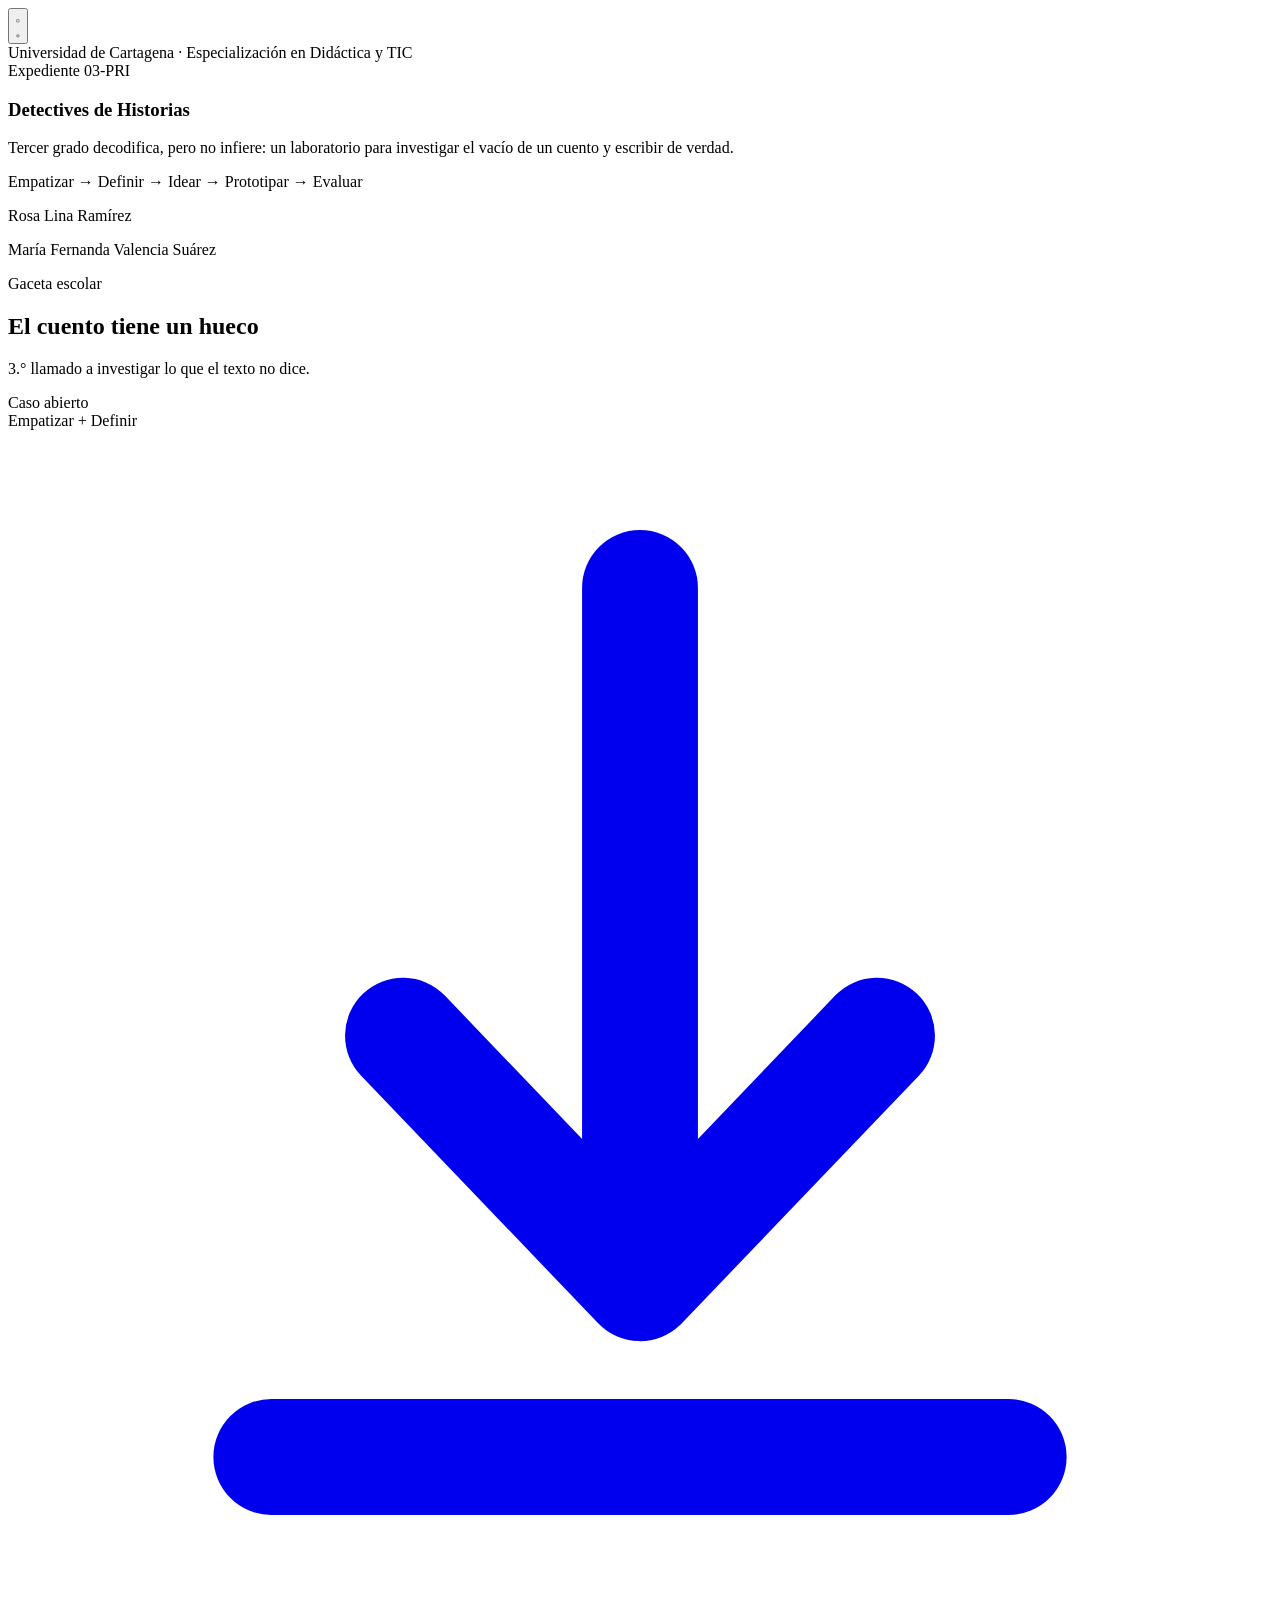
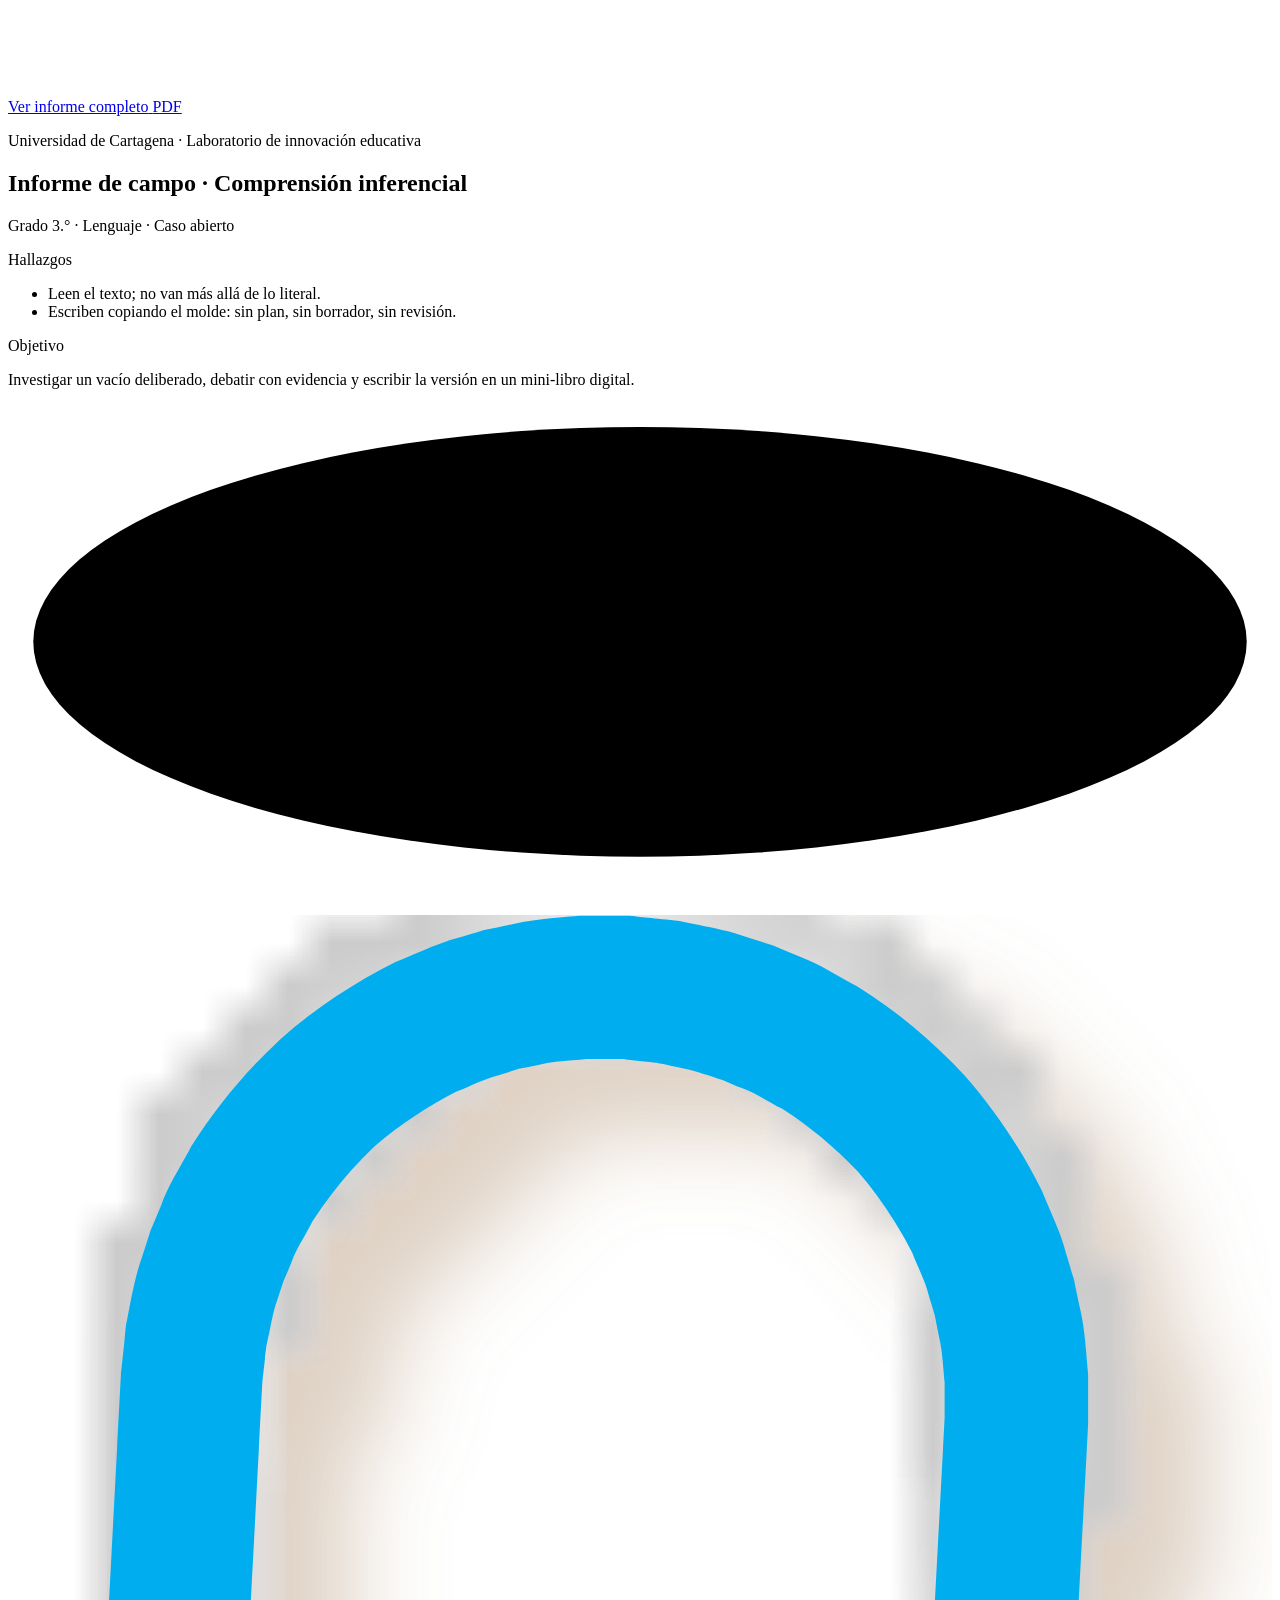
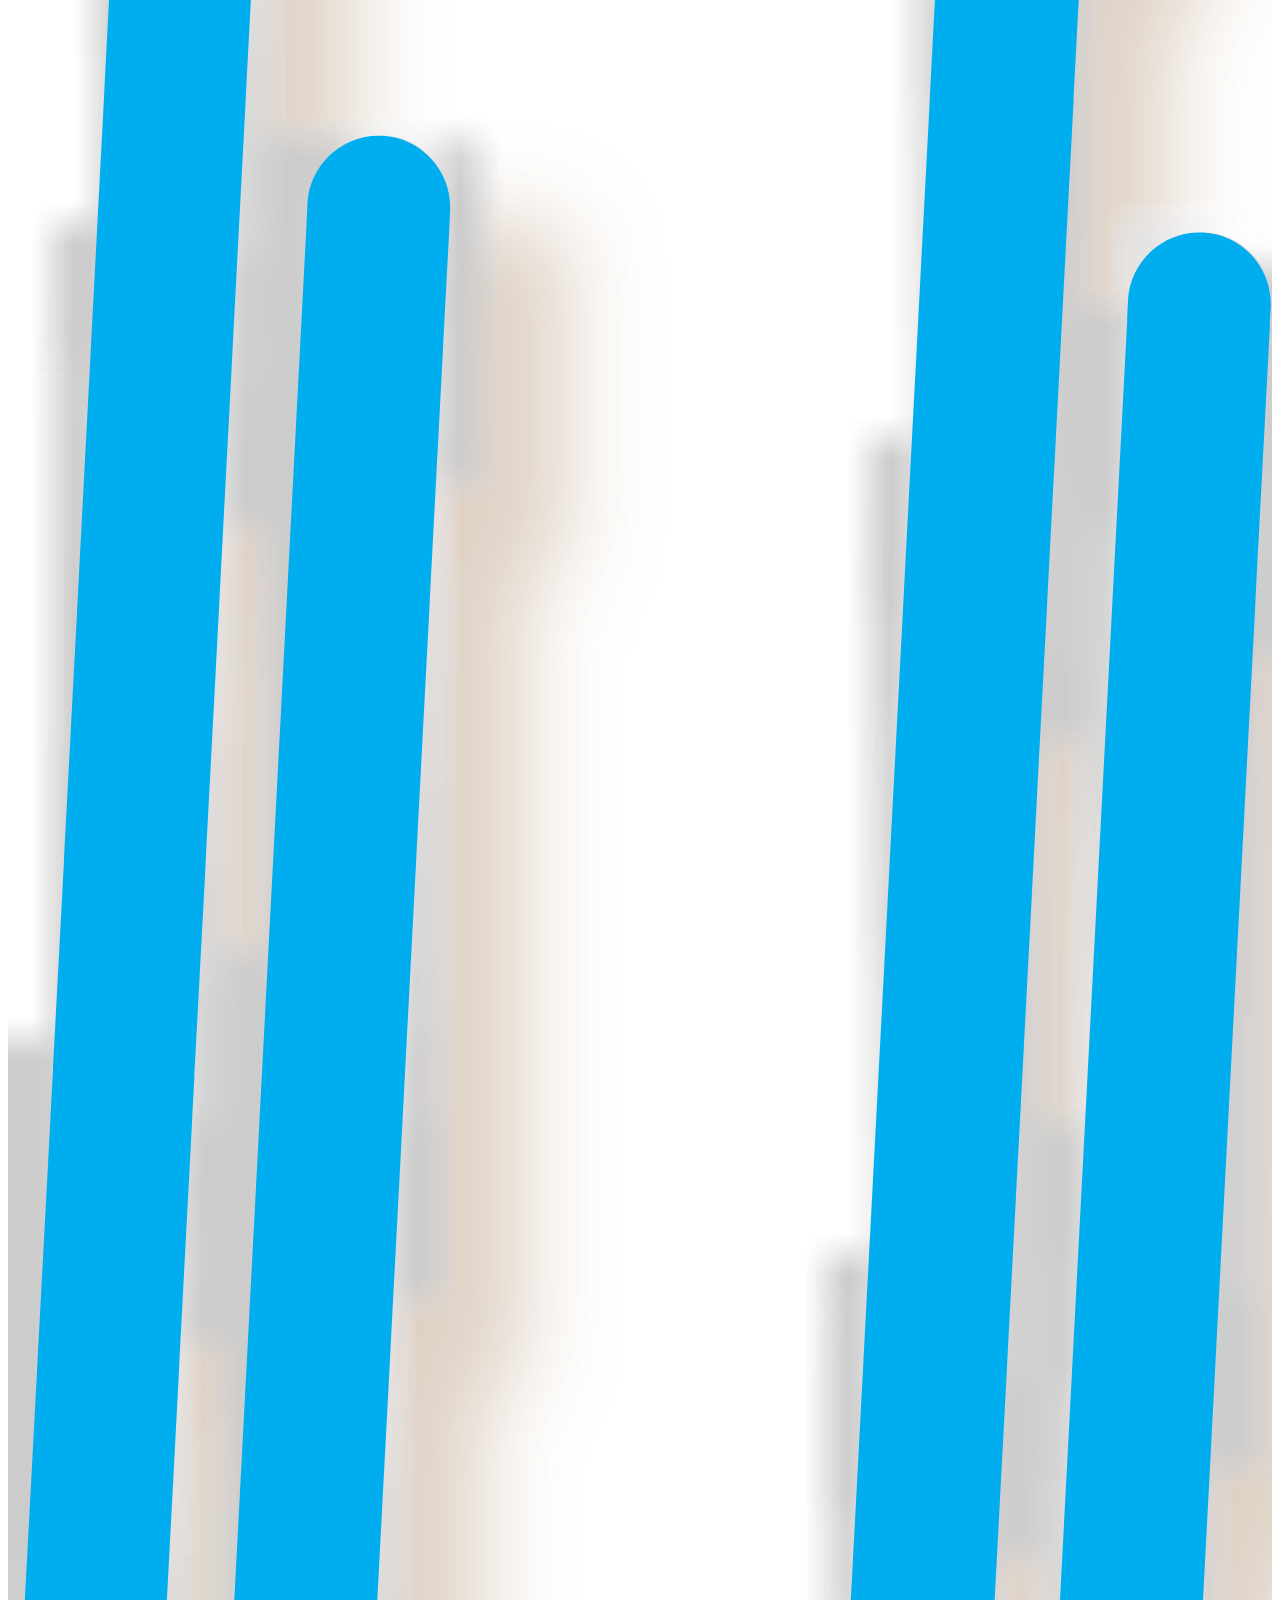
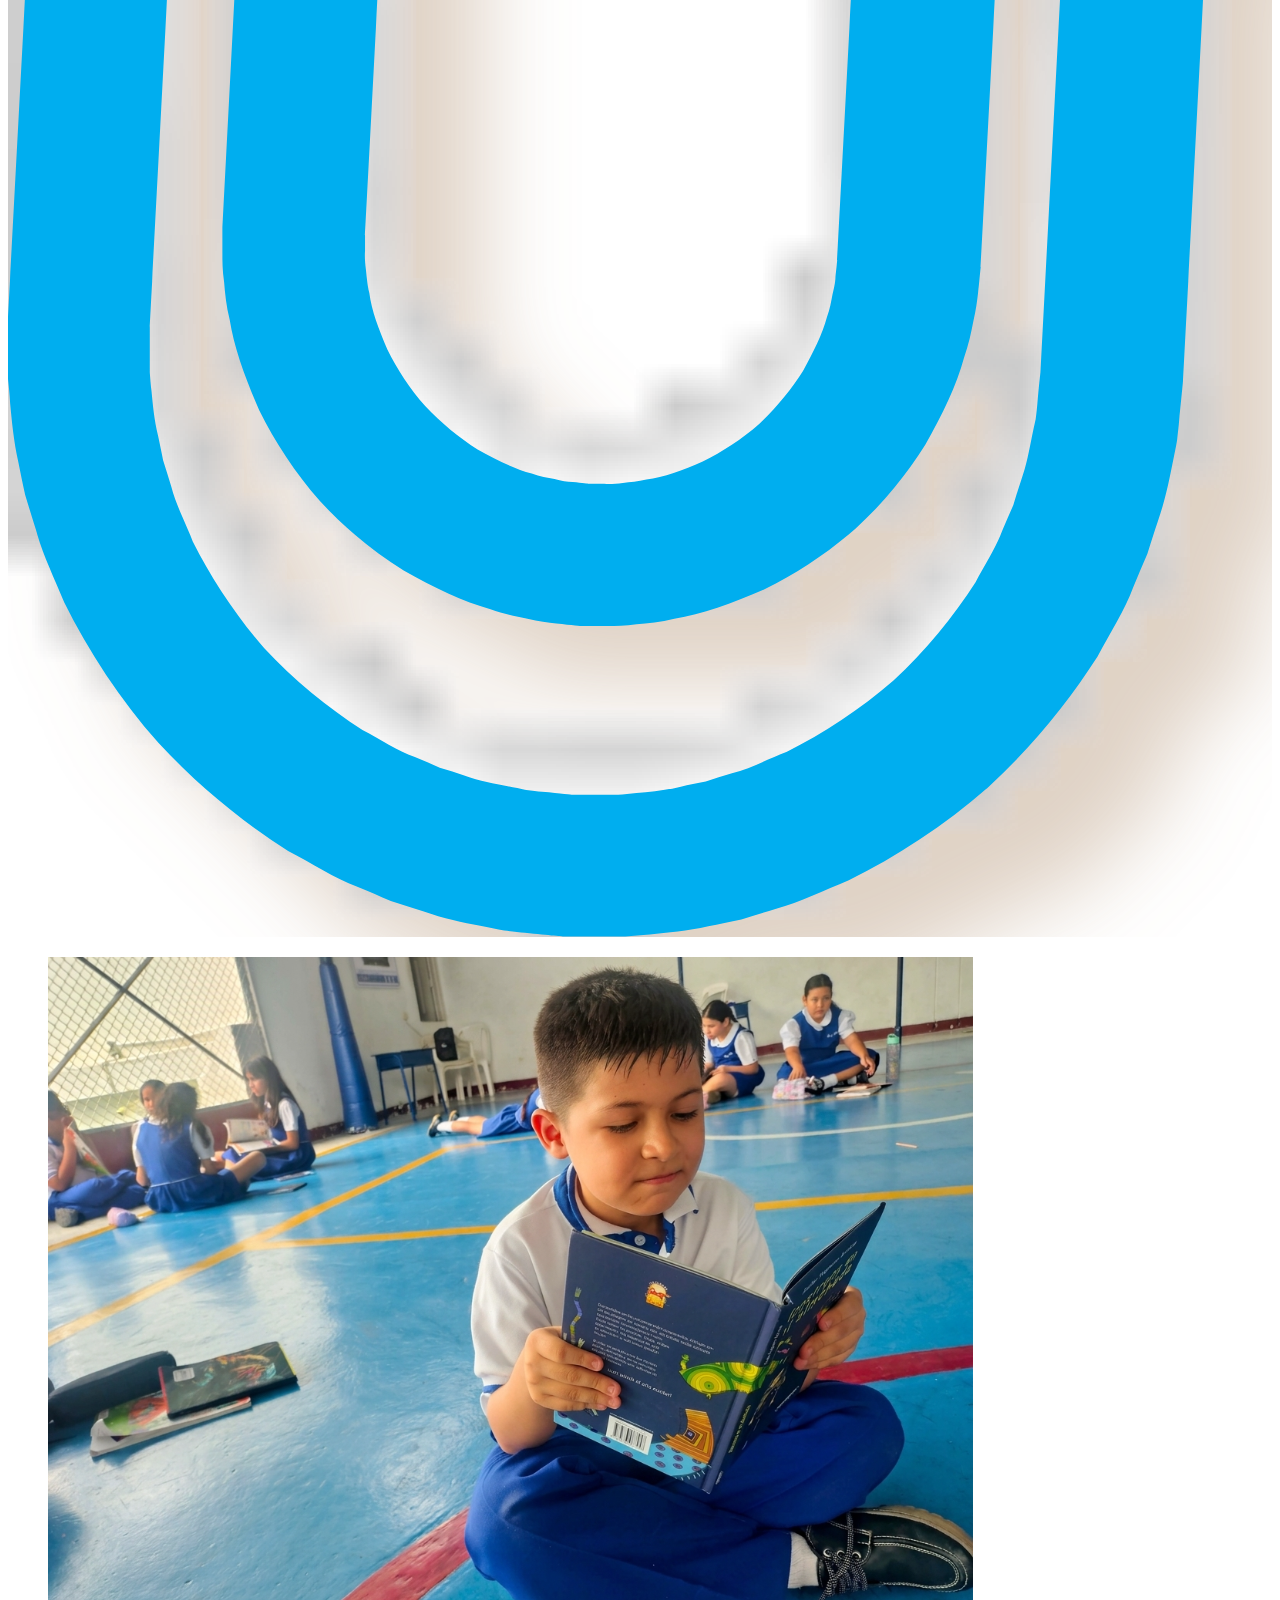
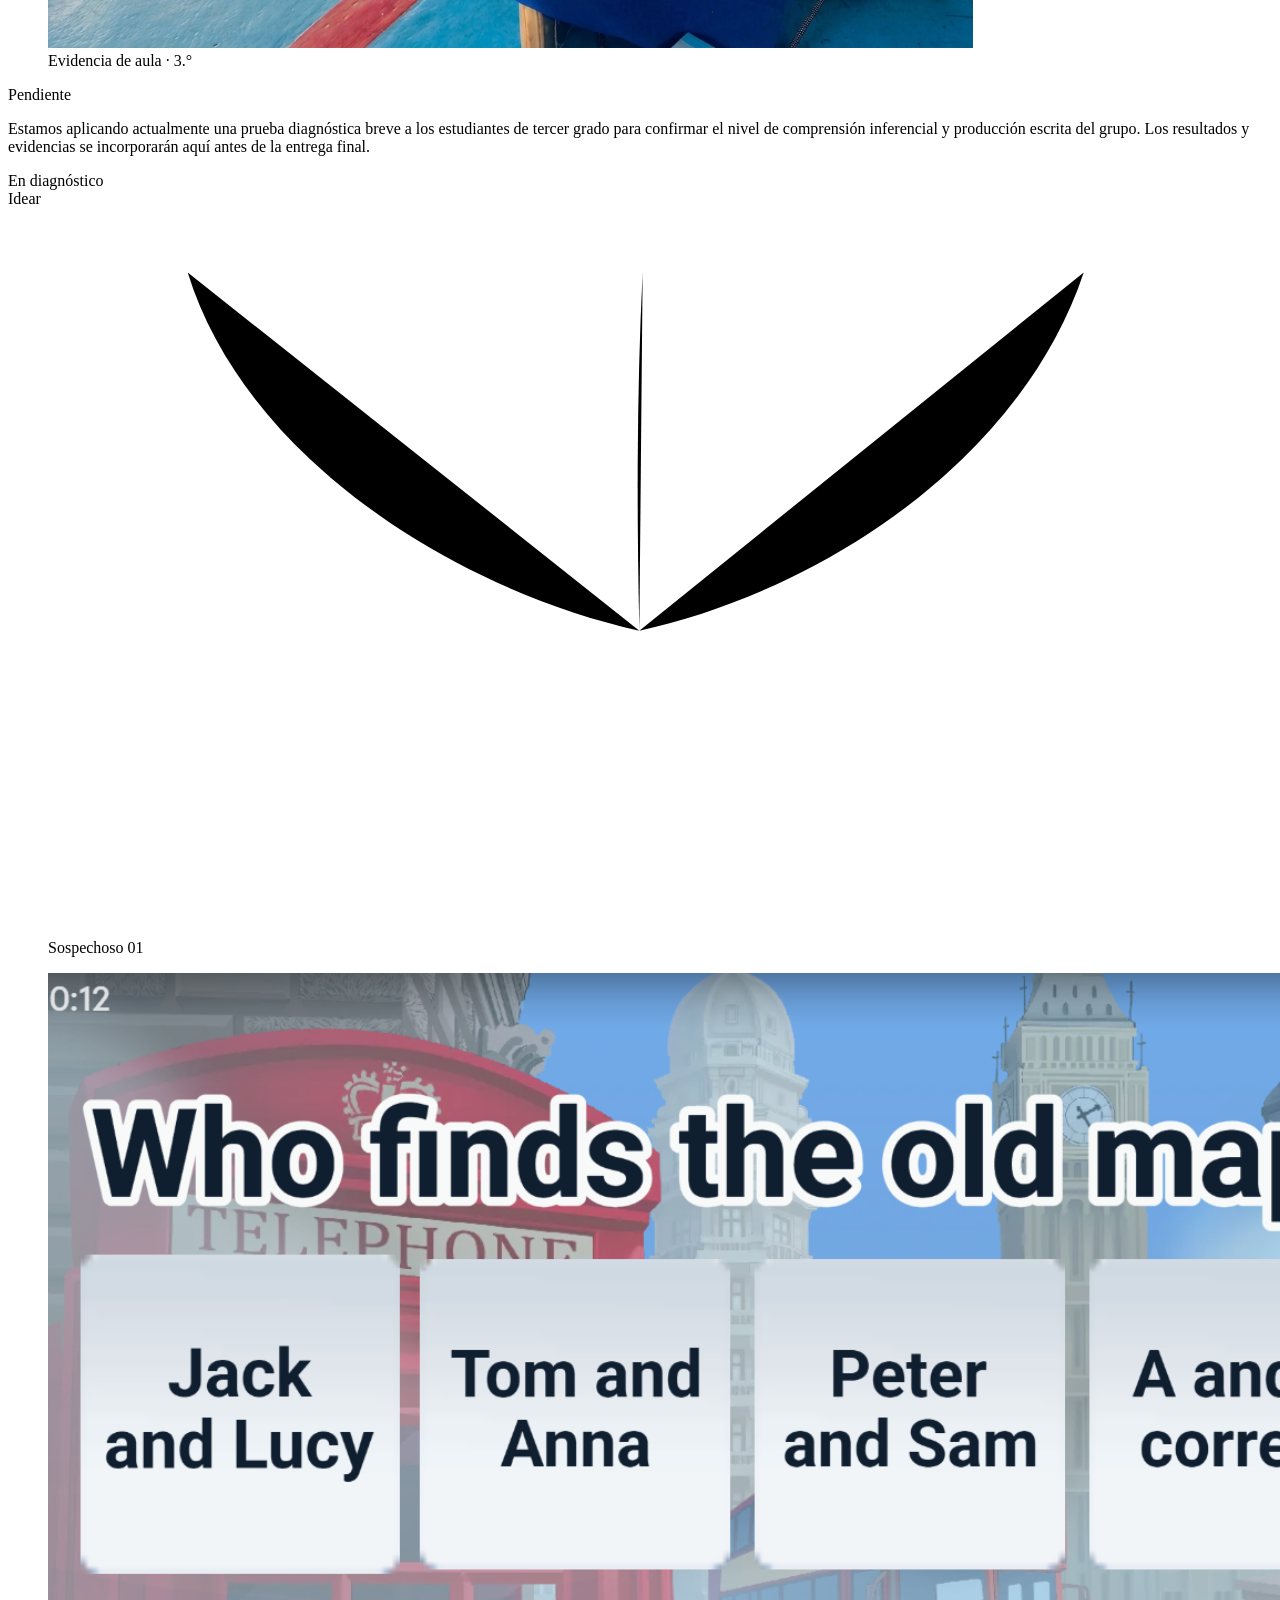
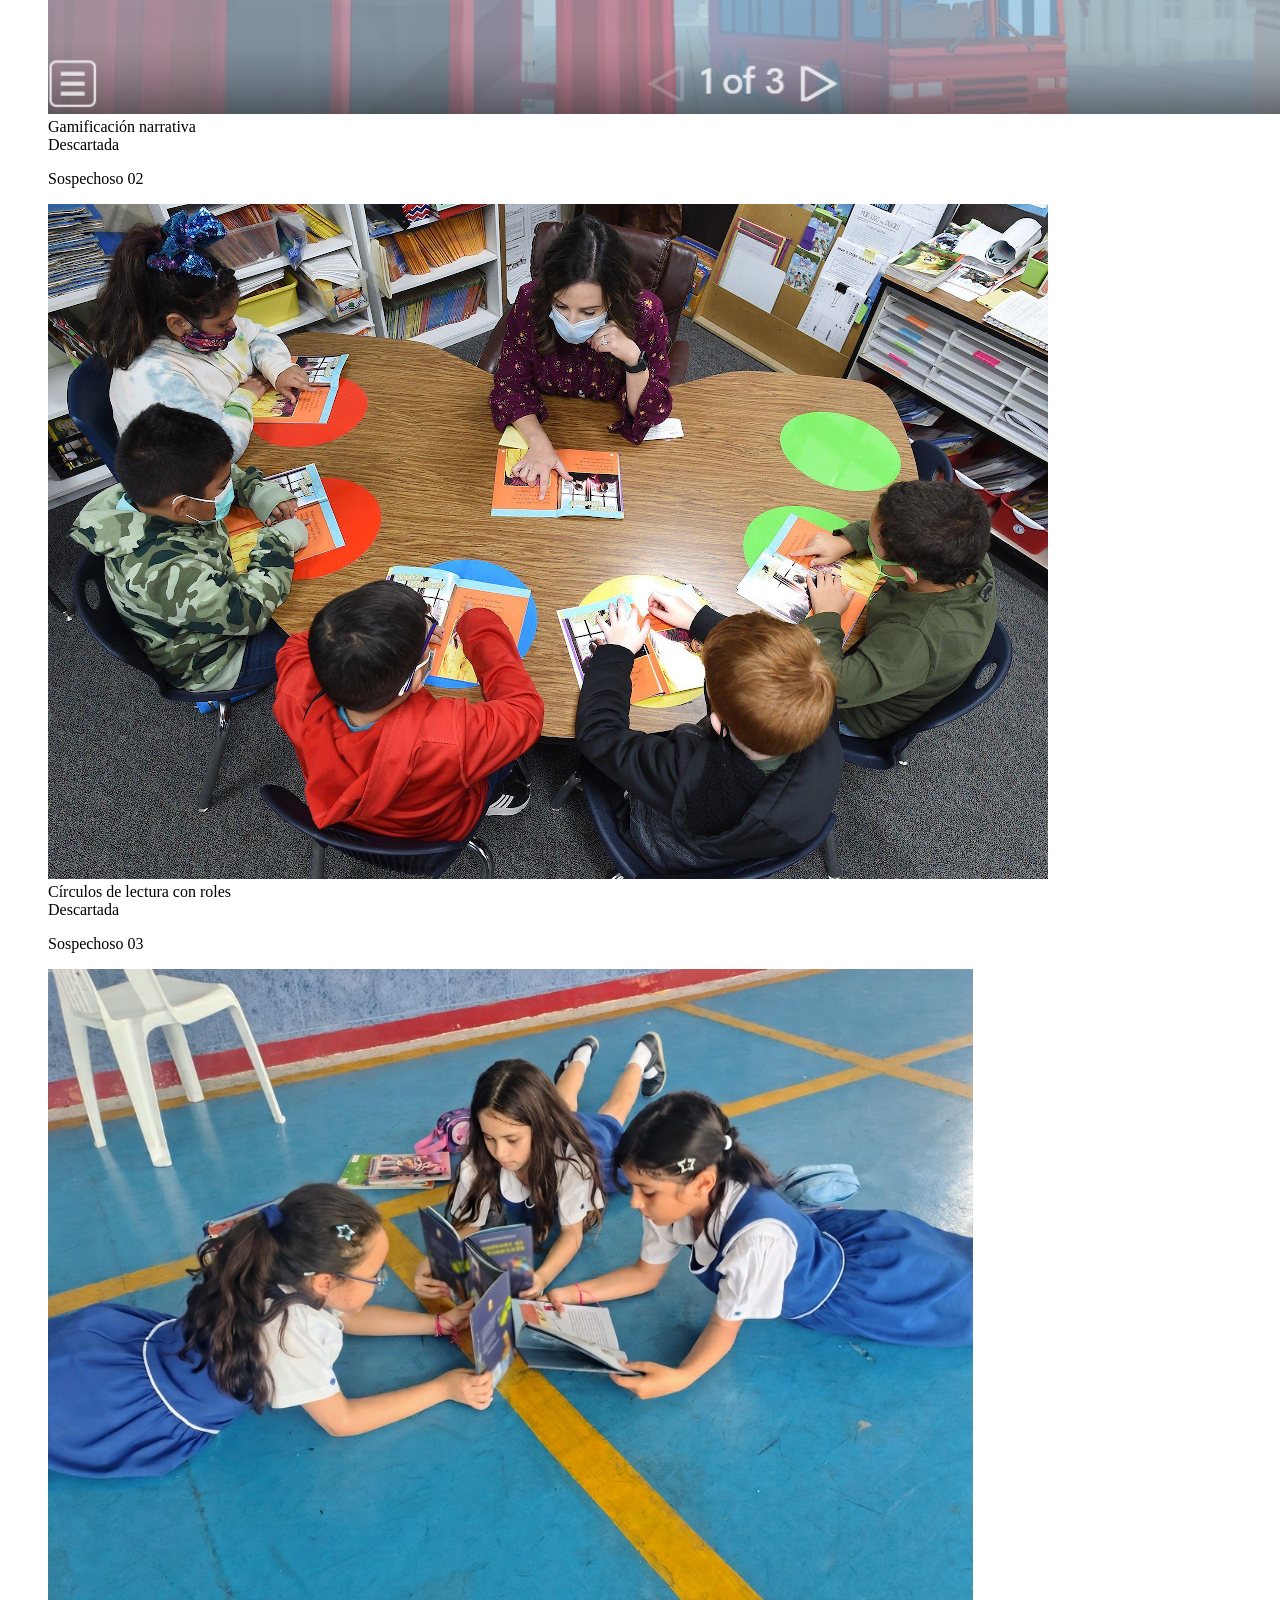
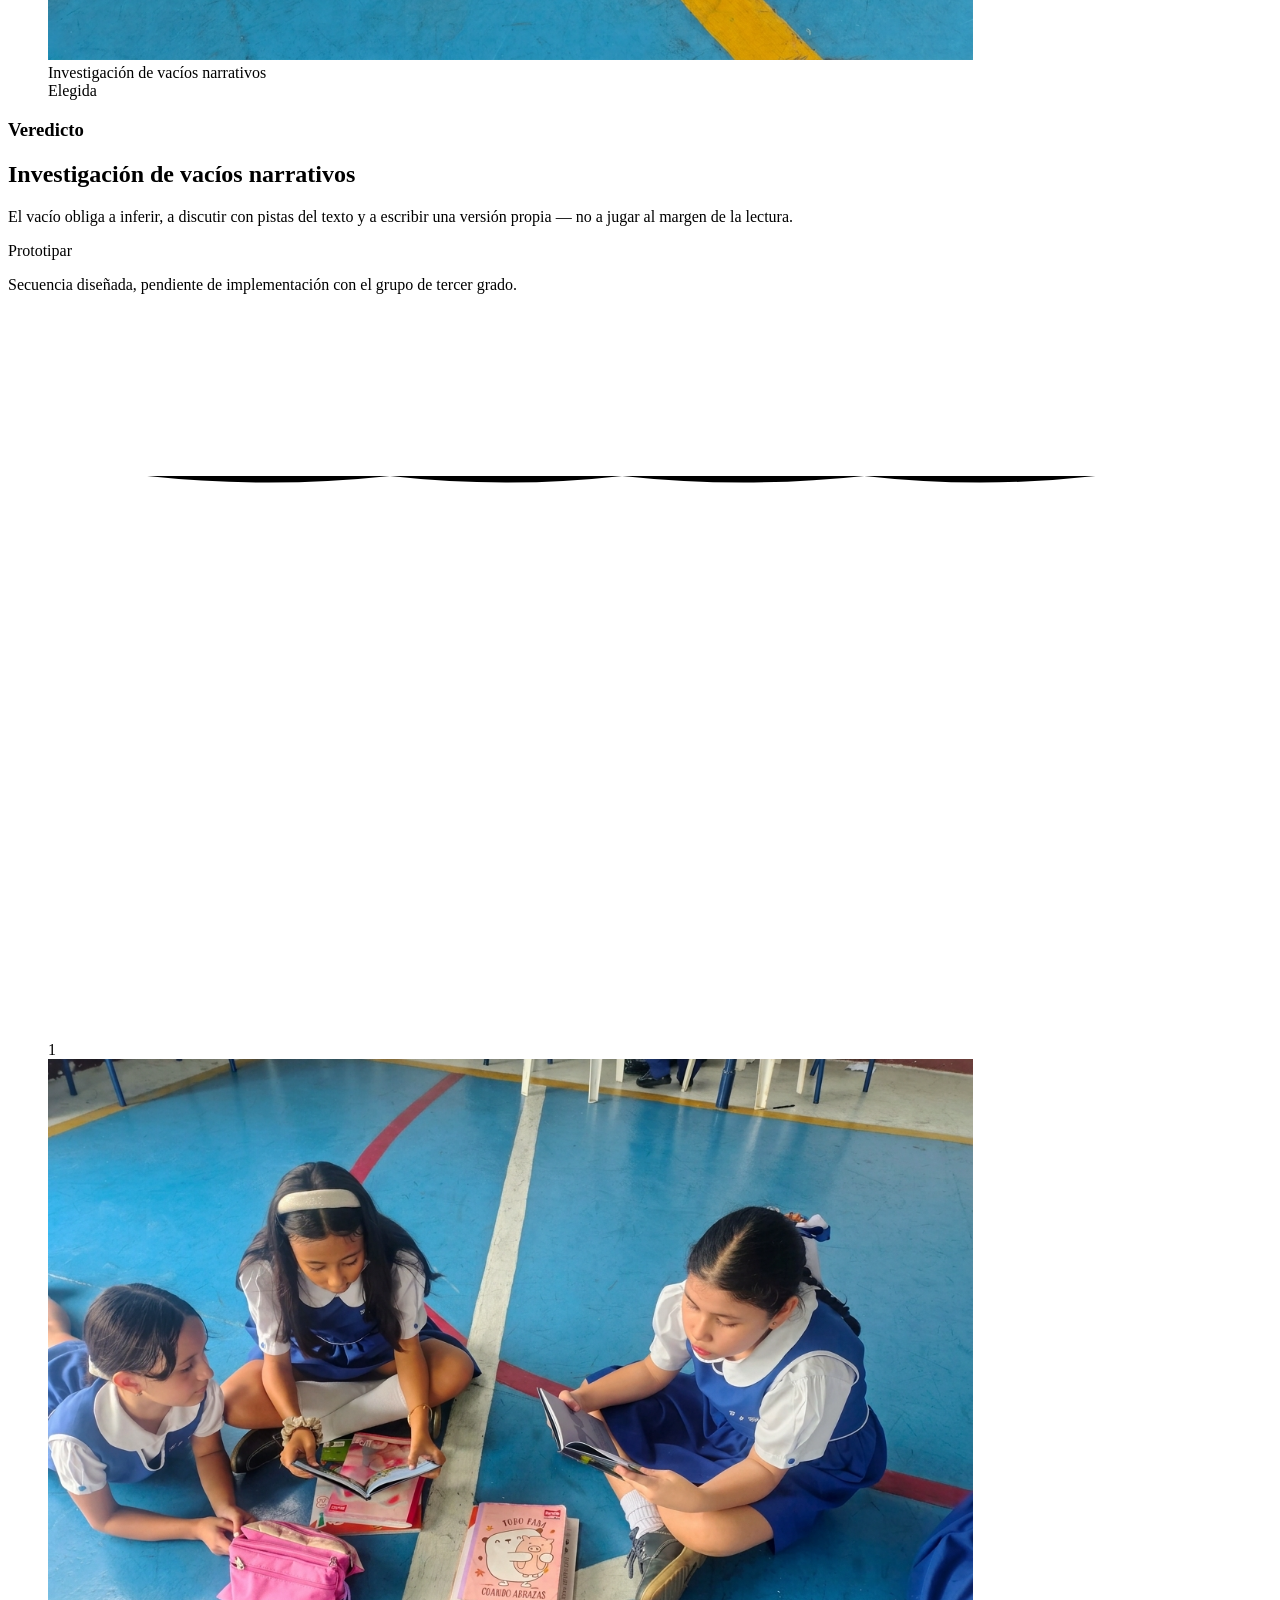
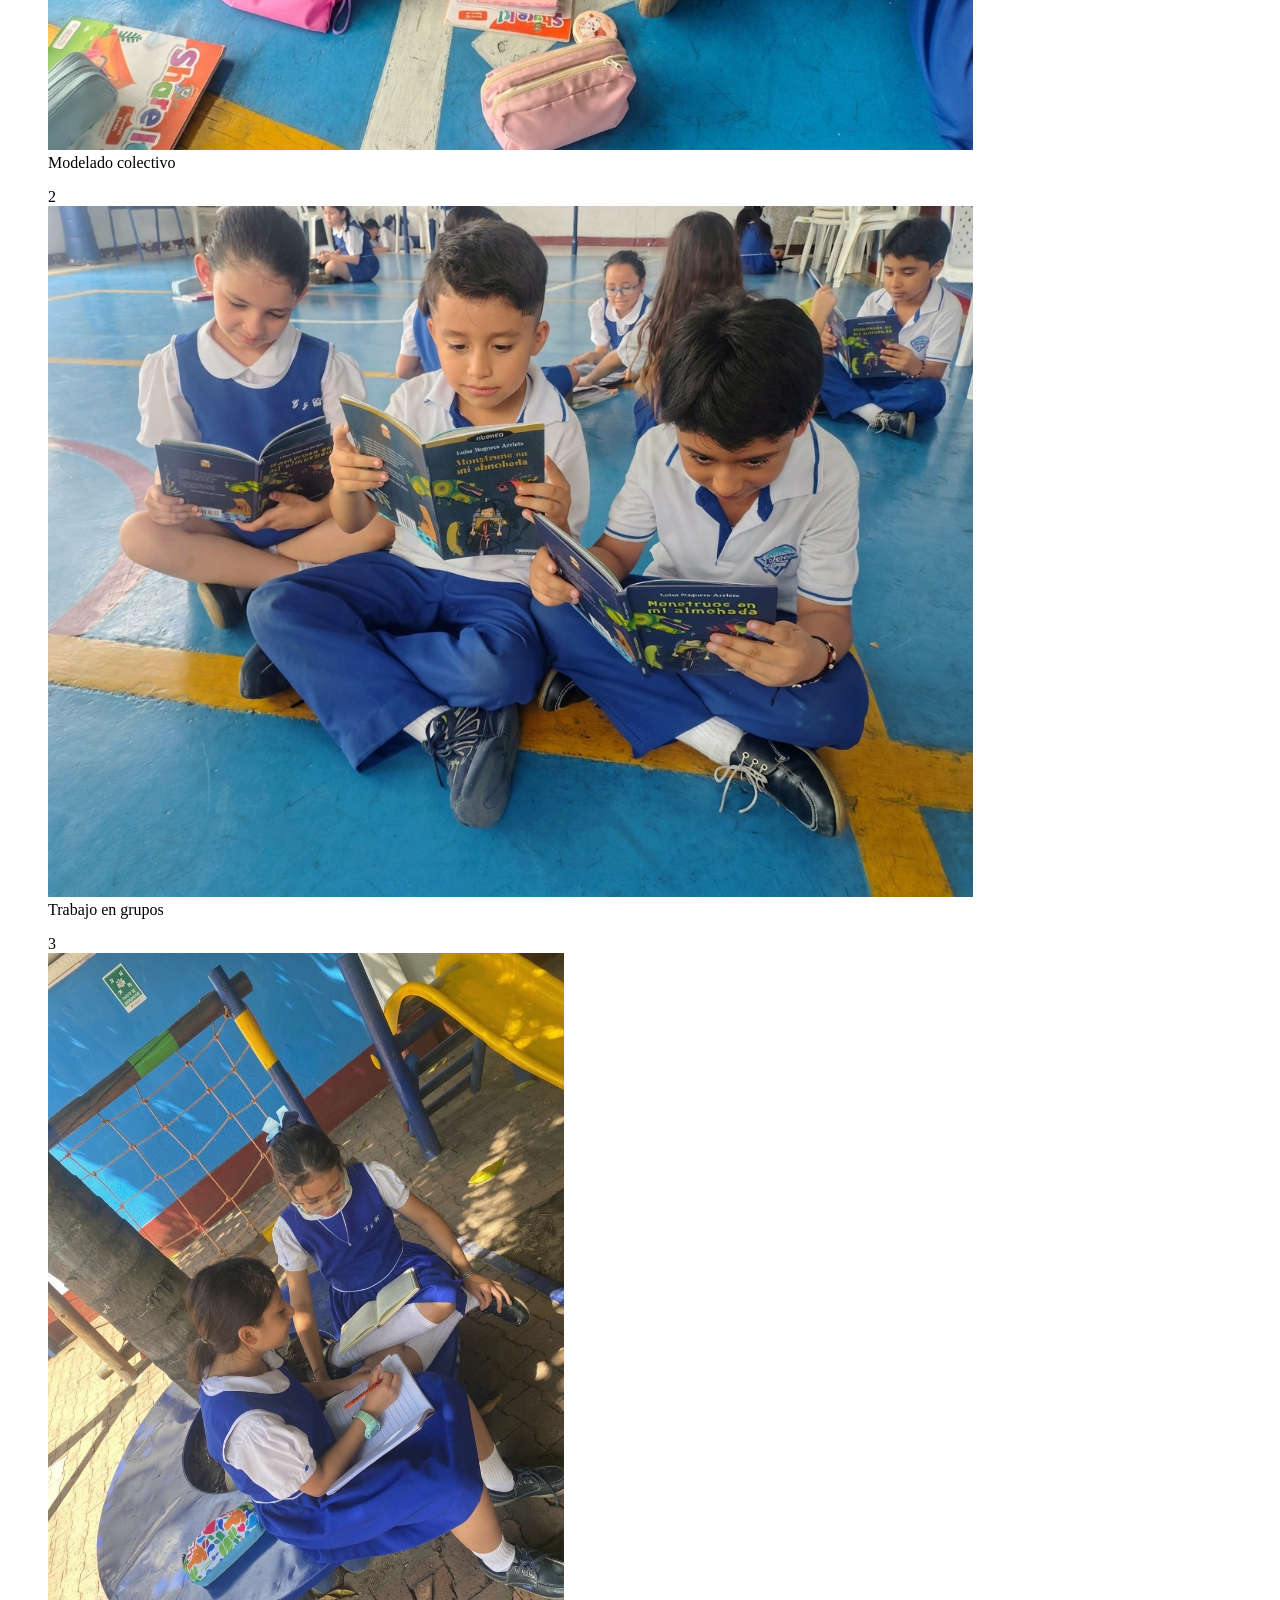
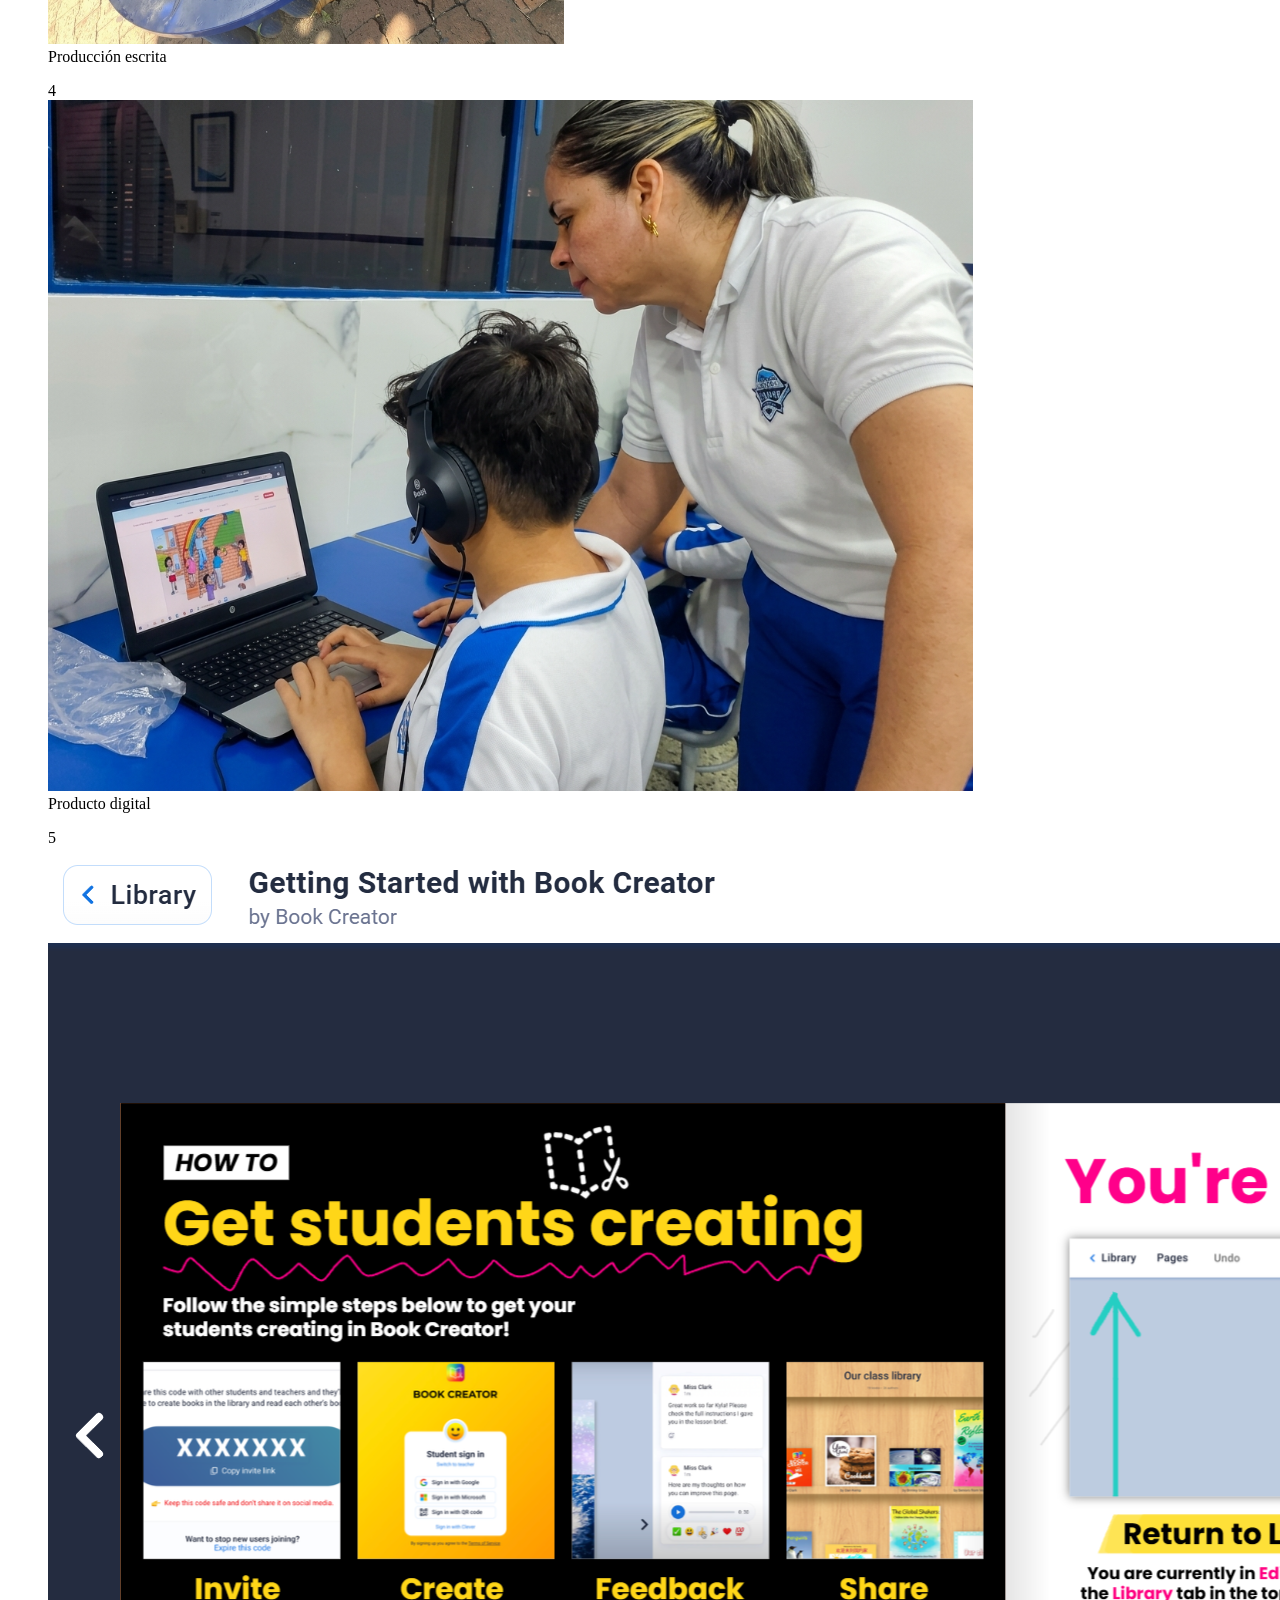
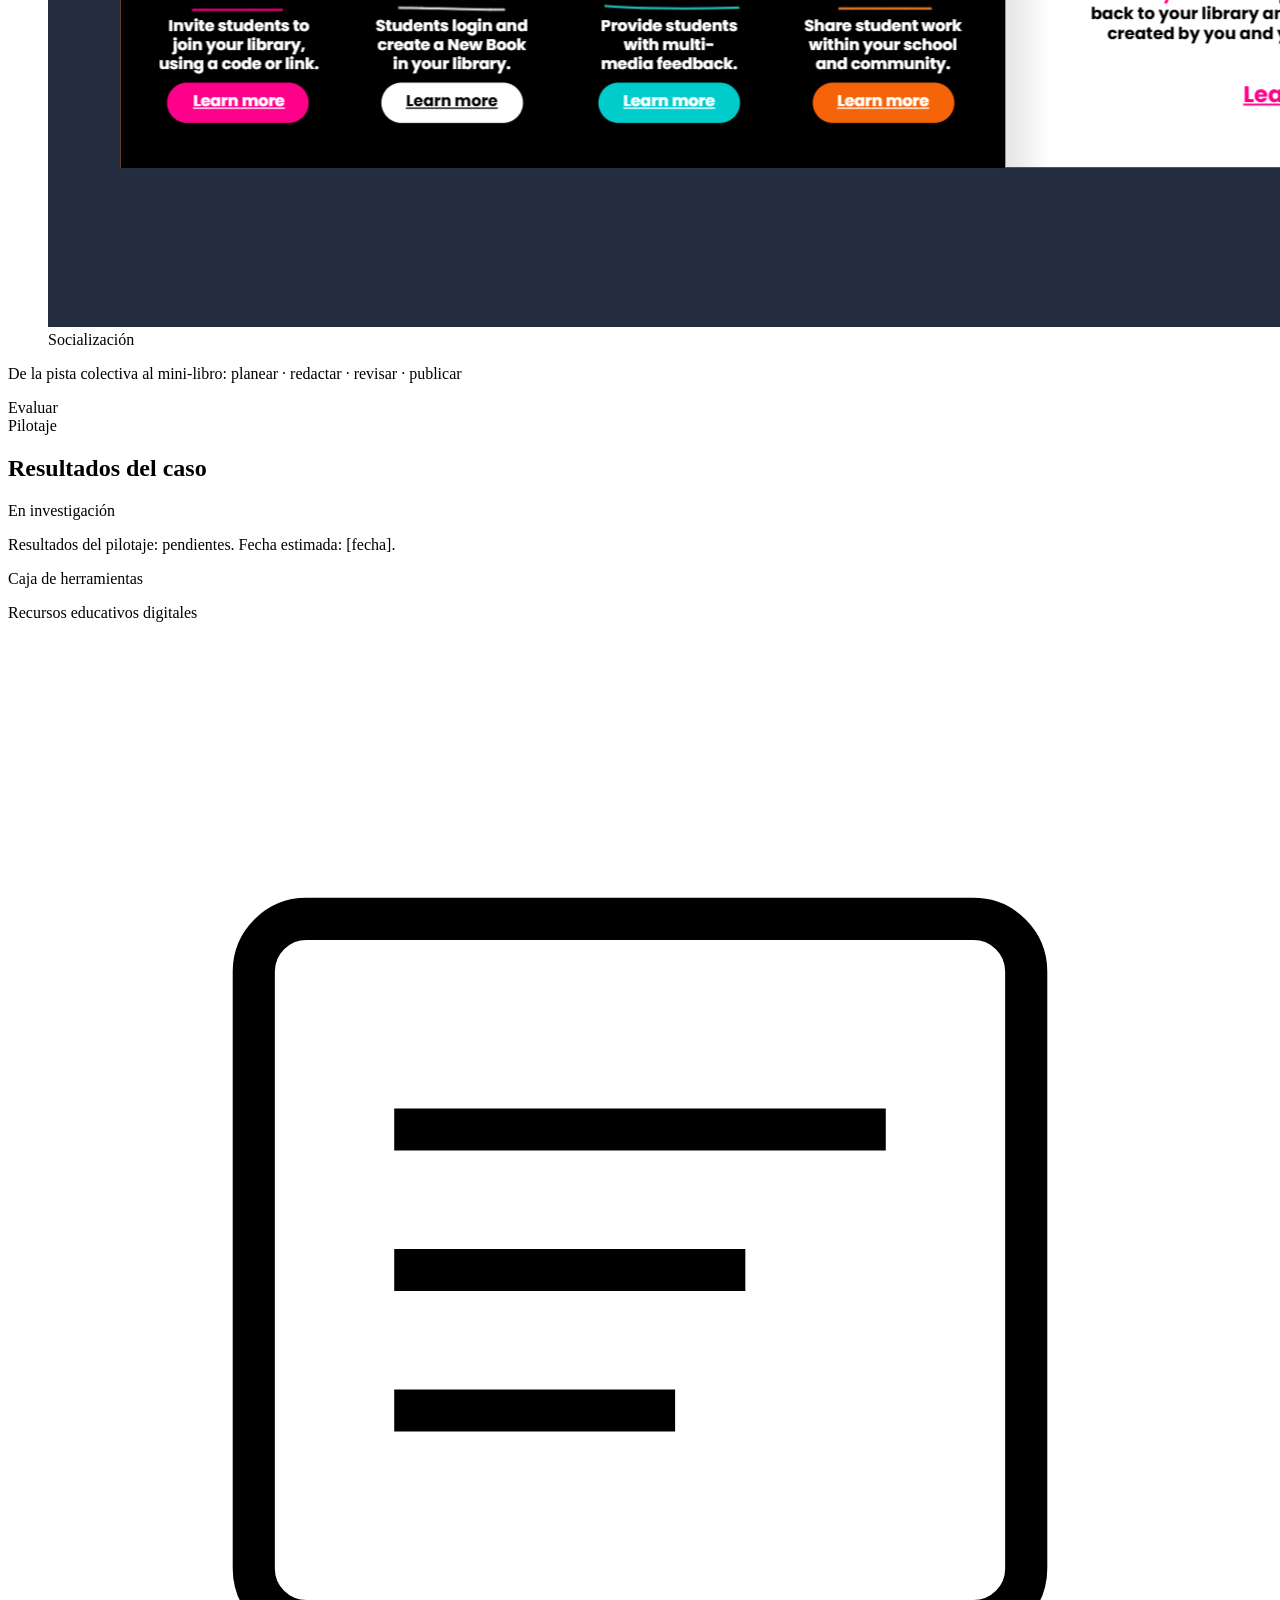
==== commit 721fb2c4: "Update index.html" ====
--- a/index.html
+++ b/index.html
@@ -292,7 +292,7 @@
         <section class="scene" id="scene-recursos" data-scene="recursos" aria-label="Recursos educativos digitales" aria-hidden="true">
           <div class="scene-frame">
           <div class="scene-chip">Caja de herramientas</div>
-          <h2 class="recursos-title">Recursos educativos digitales</h2>
+          <p class="headline-strip">Recursos educativos digitales</p>
 
           <article class="index-card index-card--1">
             <span class="pin pin--red" aria-hidden="true"></span>
@@ -305,8 +305,10 @@
                 </svg>
               </div>
               <h3 class="index-card__title">Book Creator</h3>
-              <div class="index-card__rules" aria-hidden="true"></div>
               <p class="index-card__copy">Mini-libro digital ilustrado: el producto final de la secuencia.</p>
+              <p class="index-card__field"><span class="index-card__field-label">Objetivo</span> Que cada estudiante publique su propia versión del vacío narrativo, cerrando el ciclo planear → redactar → revisar → publicar.</p>
+              <p class="index-card__field"><span class="index-card__field-label">Aporte al aprendizaje</span> Convierte el texto en un objeto real con audiencia (compañeros, familia), lo que eleva el estándar de revisión frente a escribir solo para el cuaderno.</p>
+              <a class="index-card__cta" href="https://read.bookcreator.com/jgpawe4qBxPNmxx8vpNftV1tyiD2/2BJG7LRETEOuJFlOsffIew" target="_blank" rel="noopener noreferrer">Abrir recurso</a>
             </div>
           </article>
 
@@ -323,8 +325,10 @@
                 </svg>
               </div>
               <h3 class="index-card__title">Padlet</h3>
-              <div class="index-card__rules" aria-hidden="true"></div>
               <p class="index-card__copy">Tablero de pistas: hipótesis y evidencias del vacío narrativo.</p>
+              <p class="index-card__field"><span class="index-card__field-label">Objetivo</span> Registrar colectivamente las hipótesis sobre el vacío del cuento y las evidencias textuales que las respaldan.</p>
+              <p class="index-card__field"><span class="index-card__field-label">Aporte al aprendizaje</span> Hace visible el pensamiento inferencial individual y permite contrastarlo con el de los compañeros, entrenando el debate con evidencia y no con opinión suelta.</p>
+              <a class="index-card__cta" href="https://padlet.com/mafevalenciasuarez/tablon-de-anuncios-s023hjle2dinpx6rltr8" target="_blank" rel="noopener noreferrer">Abrir recurso</a>
             </div>
           </article>
 
@@ -334,17 +338,19 @@
             <div class="index-card__body">
               <div class="index-card__icon" aria-hidden="true">
                 <svg viewBox="0 0 72 72" fill="none" stroke="currentColor" stroke-width="2.4">
-                  <path d="M20 16h32v40H20z"></path>
-                  <path d="M28 28h16M28 36h16M28 44h10"></path>
+                  <rect x="10" y="18" width="52" height="36" rx="3"></rect>
+                  <path d="M18 42h10v6H18zM32 34h10v14H32zM46 28h10v20H46z"></path>
                 </svg>
               </div>
-              <h3 class="index-card__title">Documentos de Google</h3>
-              <div class="index-card__rules" aria-hidden="true"></div>
-              <p class="index-card__copy">Ciclo planear–redactar–revisar en un mismo archivo.</p>
-            </div>
-          </article>
-
-          <article class="index-card index-card--4">
+              <h3 class="index-card__title">Genially</h3>
+              <p class="index-card__copy">Infografía del caso: el vacío, las pistas y el mini-libro en un vistazo.</p>
+              <p class="index-card__field"><span class="index-card__field-label">Objetivo</span> Sintetizar visualmente el análisis del cuento para comunicarlo a familias y otros grupos.</p>
+              <p class="index-card__field"><span class="index-card__field-label">Aporte al aprendizaje</span> Obliga a decidir qué información es esencial y traducirla a un formato visual, un ejercicio de síntesis que la escritura lineal no exige de la misma forma.</p>
+              <a class="index-card__cta" href="https://view.genially.com/6a729810d5bdf2456447d933" target="_blank" rel="noopener noreferrer">Abrir infografía</a>
+            </div>
+          </article>
+
+          <article class="index-card index-card--4 index-card--split">
             <span class="pin pin--black" aria-hidden="true"></span>
             <div class="index-card__tab"></div>
             <div class="index-card__body">
@@ -356,9 +362,20 @@
                 </svg>
               </div>
               <h3 class="index-card__title">Canva Educación</h3>
-              <div class="index-card__rules" aria-hidden="true"></div>
-              <p class="index-card__copy">Ilustración de escenas y portada del mini-libro.</p>
-            </div>
+              <p class="index-card__copy">Ilustración de escenas, portada del mini-libro y rúbrica de autoevaluación.</p>
+              <p class="index-card__field"><span class="index-card__field-label">Objetivo</span> Que el estudiante revise su propia producción frente a criterios explícitos antes de entregarla.</p>
+              <p class="index-card__field"><span class="index-card__field-label">Aporte al aprendizaje</span> Desarrolla autorregulación: el estudiante detecta sus propios vacíos antes de que lo haga el docente, en vez de depender solo de corrección externa.</p>
+              <a class="index-card__cta" href="https://canva.link/gwq2ecjzfgrvz4i" target="_blank" rel="noopener noreferrer">Abrir en Canva</a>
+            </div>
+            <a class="index-card__download" href="assets/docs/rubrica.pdf" download="rubrica-detectives-de-historias.pdf" title="Descargar rúbrica en PDF">
+              <svg class="index-card__download-icon" viewBox="0 0 24 24" aria-hidden="true">
+                <path d="M12 3v12" fill="none" stroke="currentColor" stroke-width="2.2" stroke-linecap="round"/>
+                <path d="M7.5 11.5L12 16.2l4.5-4.7" fill="none" stroke="currentColor" stroke-width="2.2" stroke-linecap="round" stroke-linejoin="round"/>
+                <path d="M5 19.5h14" fill="none" stroke="currentColor" stroke-width="2.2" stroke-linecap="round"/>
+              </svg>
+              Descargar rúbrica
+              <span class="index-card__badge">PDF</span>
+            </a>
           </article>
 
           <article class="index-card index-card--5">
@@ -372,11 +389,33 @@
                 </svg>
               </div>
               <h3 class="index-card__title">Mentimeter</h3>
-              <div class="index-card__rules" aria-hidden="true"></div>
               <p class="index-card__copy">Debate en caliente: votar inferencias con evidencia.</p>
-            </div>
-          </article>
-        
+              <p class="index-card__field"><span class="index-card__field-label">Objetivo</span> Capturar en tiempo real las inferencias propuestas y visualizar cuáles tienen mayor respaldo del grupo.</p>
+              <p class="index-card__field"><span class="index-card__field-label">Aporte al aprendizaje</span> Convierte un debate oral (que normalmente se pierde) en un registro visible y cuantificable, dándole peso a la evidencia por encima de quién habla más fuerte o más rápido.</p>
+              <a class="index-card__cta" href="https://www.menti.com/alxwgnv46s9b" target="_blank" rel="noopener noreferrer">Abrir recurso</a>
+            </div>
+          </article>
+
+          <article class="index-card index-card--6">
+            <span class="pin pin--brass" aria-hidden="true"></span>
+            <div class="index-card__tab"></div>
+            <div class="index-card__body">
+              <div class="index-card__icon" aria-hidden="true">
+                <svg viewBox="0 0 72 72" fill="none" stroke="currentColor" stroke-width="2.4">
+                  <rect x="14" y="16" width="18" height="18" rx="2"></rect>
+                  <rect x="40" y="16" width="18" height="18" rx="2"></rect>
+                  <rect x="14" y="42" width="18" height="18" rx="2"></rect>
+                  <path d="M49 45v12M43 51h12" stroke-linecap="round"/>
+                </svg>
+              </div>
+              <h3 class="index-card__title">Wordwall</h3>
+              <p class="index-card__copy">Juego de lenguaje: preposiciones, conjunciones e interjecciones.</p>
+              <p class="index-card__field"><span class="index-card__field-label">Objetivo</span> Reforzar de forma lúdica las categorías gramaticales que los estudiantes necesitan para conectar ideas al redactar.</p>
+              <p class="index-card__field"><span class="index-card__field-label">Aporte al aprendizaje</span> Da una base gramatical funcional para que la escritura del mini-libro fluya, sin convertir la gramática en un fin en sí mismo.</p>
+              <a class="index-card__cta" href="https://wordwall.net/resource/70681775?wwmethod=link" target="_blank" rel="noopener noreferrer">Abrir juego</a>
+            </div>
+          </article>
+
           </div>
         </section>
 
